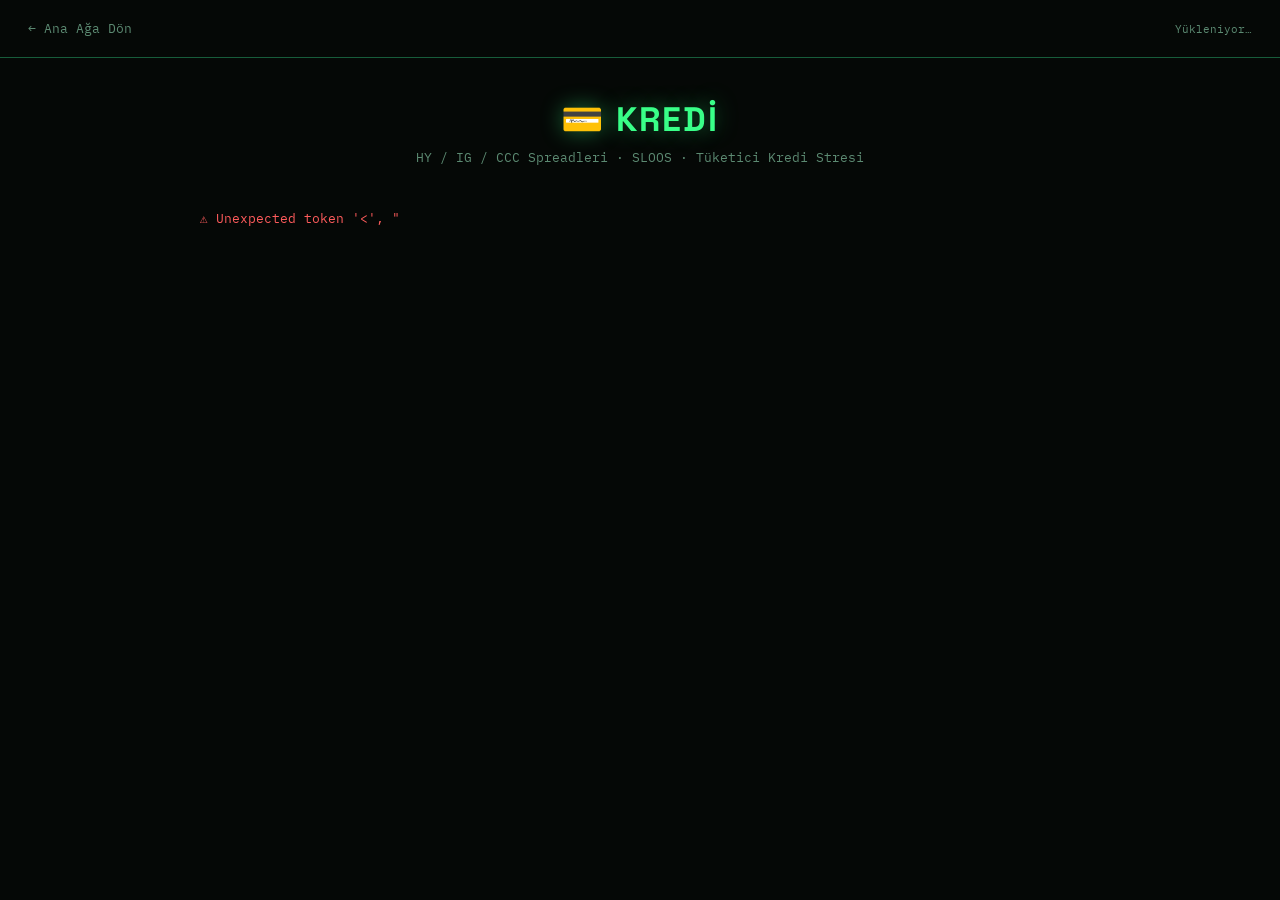
==== docs/agents/credit.html @ 9385ea02 "feat: complete market intelligence website" ====
<!DOCTYPE html><html lang="tr"><head><meta charset="UTF-8"><meta name="viewport" content="width=device-width,initial-scale=1"><title>Kredi — Piyasa İstihbarat Ağı</title><link rel="stylesheet" href="../style.css"></head><body><div class="topbar"><a class="back" href="../index.html">← Ana Ağa Dön</a><span class="updated" id="updated">Yükleniyor…</span></div><div class="page-header"><h1>💳 KREDİ</h1><p>HY / IG / CCC Spreadleri · SLOOS · Tüketici Kredi Stresi</p></div><div class="container" id="content"></div><script>function box(l,o,s='%'){return o?`<div class="stat-box"><div class="label">${l}</div><div class="value">${o.value.toFixed(2)}${s}</div><div class="note">${o.date}</div></div>`:''}async function load(){try{let d=await(await fetch('../data/credit.json?t='+Date.now())).json();updated.textContent='Güncelleme: '+new Date(d.generated_at).toLocaleString('tr-TR');if(d.error)throw Error(d.error);content.innerHTML=`<div class="card"><h2>Kredi Spreadleri</h2><div class="stat-grid">${box('HY OAS',d.hy_oas)}${box('IG OAS',d.ig_oas)}${box('CCC OAS',d.ccc_oas)}</div><div class="note">Spreadlerin genişlemesi risk iştahının bozulduğunu gösterir.</div></div><div class="card"><h2>Banka & Tüketici Stresi</h2><div class="stat-grid">${box('SLOOS',d.sloos)}${box('Kredi Kartı Temerrüt',d.delinquency)}${box('Charge-Off',d.charge_off)}</div></div>`}catch(e){content.innerHTML=`<div class="error-box">⚠️ ${e.message}</div>`}}load()</script></body></html>
---- docs/style.css ----
@import url('https://fonts.googleapis.com/css2?family=IBM+Plex+Mono:wght@400;500;600&family=Space+Grotesk:wght@500;700&display=swap');
:root{--bg:#050806;--green:#39ff88;--green-dim:#175c3a;--red:#ff5c5c;--amber:#ffcf5c;--text:#d7ffe6;--muted:#5c8a72;--card-bg:#071008}*{box-sizing:border-box;margin:0;padding:0}body{background:var(--bg);color:var(--text);font-family:'IBM Plex Mono',monospace;min-height:100vh;padding-bottom:60px}a{color:var(--green)}.topbar{display:flex;align-items:center;justify-content:space-between;padding:20px 28px;border-bottom:1px solid var(--green-dim);flex-wrap:wrap;gap:12px}.topbar a.back{text-decoration:none;color:var(--muted);font-size:13px}.topbar a.back:hover{color:var(--green)}.topbar .updated{font-size:11px;color:var(--muted)}.page-header{text-align:center;padding:40px 20px 8px}.page-header h1{font-family:'Space Grotesk',sans-serif;font-size:clamp(22px,4vw,34px);letter-spacing:2px;color:var(--green);text-shadow:0 0 22px rgba(57,255,136,.4)}.page-header p{color:var(--muted);margin-top:8px;font-size:13px}.container{max-width:920px;margin:0 auto;padding:24px 20px}.card{background:var(--card-bg);border:1px solid var(--green-dim);border-radius:12px;padding:20px 22px;margin-bottom:20px}.card h2{font-family:'Space Grotesk',sans-serif;font-size:15px;letter-spacing:1px;color:var(--green);margin-bottom:14px;text-transform:uppercase}.card .sub{color:var(--muted);font-size:12px;margin-top:-8px;margin-bottom:14px}.big-score{text-align:center;padding:12px 0}.big-score .num{font-family:'Space Grotesk',sans-serif;font-size:56px;font-weight:700;color:var(--green);text-shadow:0 0 30px rgba(57,255,136,.4)}.big-score .label{font-size:14px;color:var(--muted);margin-top:6px}.gauge-row{margin-bottom:14px}.gauge-row .meta{display:flex;justify-content:space-between;font-size:12.5px;margin-bottom:5px;gap:12px}.gauge-row .meta .val{color:var(--muted)}.gauge-track{height:8px;border-radius:4px;background:#0d1a12;overflow:hidden}.gauge-fill{height:100%;border-radius:4px}.badge{display:inline-flex;align-items:center;gap:8px;padding:10px 16px;border-radius:8px;border:1px solid var(--green-dim);font-size:14px;margin-bottom:8px}.desc,.note{font-size:12px;color:var(--muted);margin-top:8px;line-height:1.55}.stat-grid{display:grid;grid-template-columns:repeat(auto-fit,minmax(140px,1fr));gap:14px}.stat-box{background:#0a140d;border:1px solid var(--green-dim);border-radius:8px;padding:12px 14px}.stat-box .label{font-size:10.5px;color:var(--muted);text-transform:uppercase;letter-spacing:.5px}.stat-box .value{font-family:'Space Grotesk',sans-serif;font-size:20px;margin-top:4px}.table-wrap{overflow-x:auto}table.warnings,table.data-table{width:100%;border-collapse:collapse;font-size:12.5px}table.warnings th,table.warnings td,table.data-table th,table.data-table td{text-align:left;padding:8px 6px;border-bottom:1px solid var(--green-dim);white-space:nowrap}table.warnings th,table.data-table th{color:var(--muted);font-weight:500;text-transform:uppercase;font-size:10.5px}.positive{color:var(--green)}.negative{color:var(--red)}.neutral{color:var(--amber)}.headline{padding:12px 0;border-bottom:1px solid var(--green-dim)}.headline a{text-decoration:none;color:var(--text);line-height:1.45}.headline a:hover{color:var(--green)}.headline .source{color:var(--muted);font-size:10.5px;margin-top:5px}.empty,.loading{color:var(--muted);font-size:13px;padding:20px 0;text-align:center}.error-box{color:var(--red);font-size:13px;padding:12px 0}
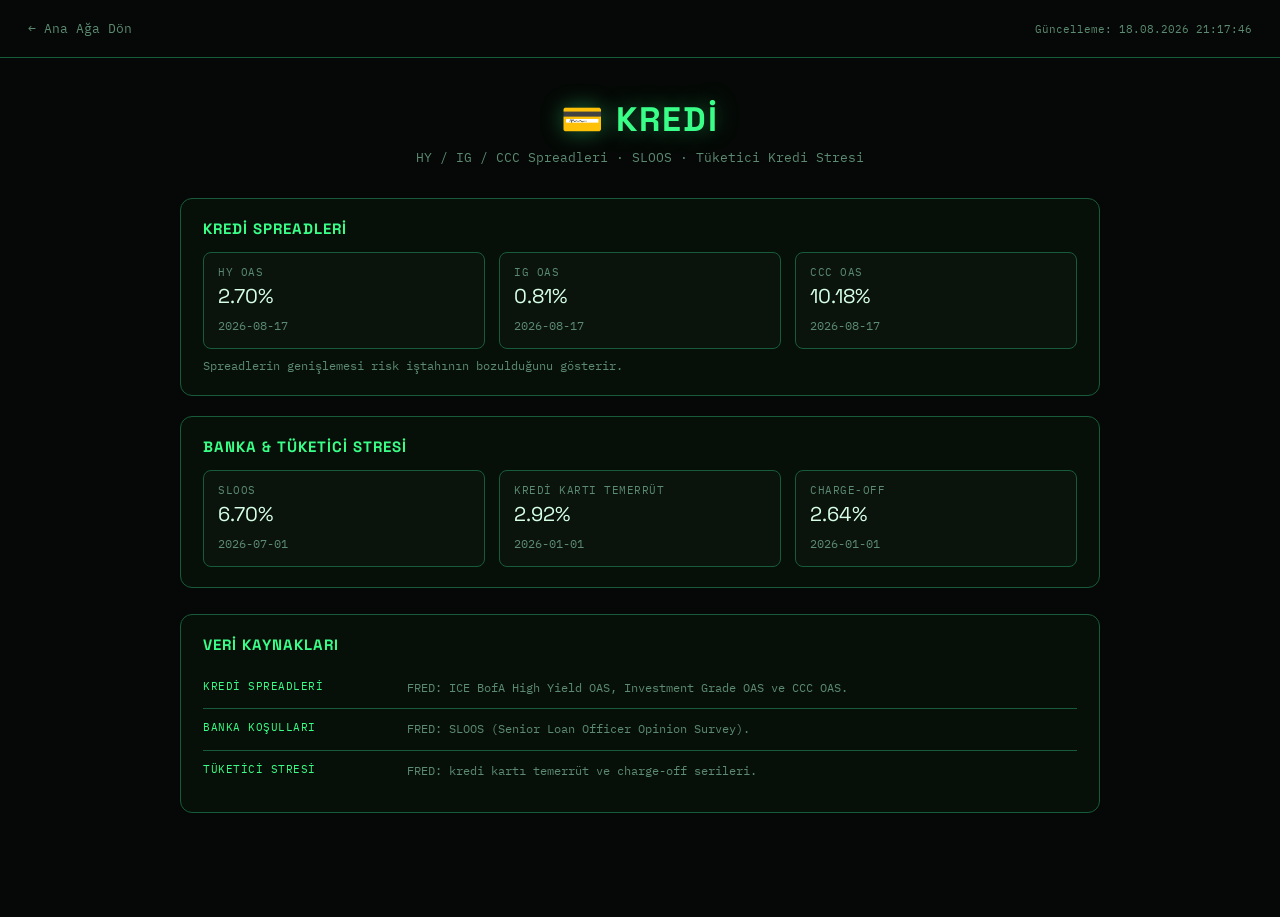
==== commit a742349f: "ui: show credit data sources" ====
--- a/docs/agents/credit.html
+++ b/docs/agents/credit.html
@@ -1 +1 @@
-<!DOCTYPE html><html lang="tr"><head><meta charset="UTF-8"><meta name="viewport" content="width=device-width,initial-scale=1"><title>Kredi — Piyasa İstihbarat Ağı</title><link rel="stylesheet" href="../style.css"></head><body><div class="topbar"><a class="back" href="../index.html">← Ana Ağa Dön</a><span class="updated" id="updated">Yükleniyor…</span></div><div class="page-header"><h1>💳 KREDİ</h1><p>HY / IG / CCC Spreadleri · SLOOS · Tüketici Kredi Stresi</p></div><div class="container" id="content"></div><script>function box(l,o,s='%'){return o?`<div class="stat-box"><div class="label">${l}</div><div class="value">${o.value.toFixed(2)}${s}</div><div class="note">${o.date}</div></div>`:''}async function load(){try{let d=await(await fetch('../data/credit.json?t='+Date.now())).json();updated.textContent='Güncelleme: '+new Date(d.generated_at).toLocaleString('tr-TR');if(d.error)throw Error(d.error);content.innerHTML=`<div class="card"><h2>Kredi Spreadleri</h2><div class="stat-grid">${box('HY OAS',d.hy_oas)}${box('IG OAS',d.ig_oas)}${box('CCC OAS',d.ccc_oas)}</div><div class="note">Spreadlerin genişlemesi risk iştahının bozulduğunu gösterir.</div></div><div class="card"><h2>Banka & Tüketici Stresi</h2><div class="stat-grid">${box('SLOOS',d.sloos)}${box('Kredi Kartı Temerrüt',d.delinquency)}${box('Charge-Off',d.charge_off)}</div></div>`}catch(e){content.innerHTML=`<div class="error-box">⚠️ ${e.message}</div>`}}load()</script></body></html>
+<!DOCTYPE html><html lang="tr"><head><meta charset="UTF-8"><meta name="viewport" content="width=device-width,initial-scale=1"><title>Kredi — Piyasa İstihbarat Ağı</title><link rel="stylesheet" href="../style.css"></head><body><div class="topbar"><a class="back" href="../index.html">← Ana Ağa Dön</a><span class="updated" id="updated">Yükleniyor…</span></div><div class="page-header"><h1>💳 KREDİ</h1><p>HY / IG / CCC Spreadleri · SLOOS · Tüketici Kredi Stresi</p></div><div class="container" id="content"></div><script>function box(l,o,s='%'){return o?`<div class="stat-box"><div class="label">${l}</div><div class="value">${o.value.toFixed(2)}${s}</div><div class="note">${o.date}</div></div>`:''}function src(){return `<div class="card source-card"><h2>Veri Kaynakları</h2><div class="source-list"><div class="source-item"><div class="source-label">Kredi spreadleri</div><div class="source-value">FRED: ICE BofA High Yield OAS, Investment Grade OAS ve CCC OAS.</div></div><div class="source-item"><div class="source-label">Banka koşulları</div><div class="source-value">FRED: SLOOS (Senior Loan Officer Opinion Survey).</div></div><div class="source-item"><div class="source-label">Tüketici stresi</div><div class="source-value">FRED: kredi kartı temerrüt ve charge-off serileri.</div></div></div></div>`}async function load(){try{let d=await(await fetch('../data/credit.json?t='+Date.now())).json();updated.textContent='Güncelleme: '+new Date(d.generated_at).toLocaleString('tr-TR');if(d.error)throw Error(d.error);content.innerHTML=`<div class="card"><h2>Kredi Spreadleri</h2><div class="stat-grid">${box('HY OAS',d.hy_oas)}${box('IG OAS',d.ig_oas)}${box('CCC OAS',d.ccc_oas)}</div><div class="note">Spreadlerin genişlemesi risk iştahının bozulduğunu gösterir.</div></div><div class="card"><h2>Banka & Tüketici Stresi</h2><div class="stat-grid">${box('SLOOS',d.sloos)}${box('Kredi Kartı Temerrüt',d.delinquency)}${box('Charge-Off',d.charge_off)}</div></div>`+src()}catch(e){content.innerHTML=`<div class="error-box">⚠️ ${e.message}</div>`+src()}}load()</script></body></html>
--- a/docs/style.css
+++ b/docs/style.css
@@ -1,2 +1,2 @@
 @import url('https://fonts.googleapis.com/css2?family=IBM+Plex+Mono:wght@400;500;600&family=Space+Grotesk:wght@500;700&display=swap');
-:root{--bg:#050806;--green:#39ff88;--green-dim:#175c3a;--red:#ff5c5c;--amber:#ffcf5c;--text:#d7ffe6;--muted:#5c8a72;--card-bg:#071008}*{box-sizing:border-box;margin:0;padding:0}body{background:var(--bg);color:var(--text);font-family:'IBM Plex Mono',monospace;min-height:100vh;padding-bottom:60px}a{color:var(--green)}.topbar{display:flex;align-items:center;justify-content:space-between;padding:20px 28px;border-bottom:1px solid var(--green-dim);flex-wrap:wrap;gap:12px}.topbar a.back{text-decoration:none;color:var(--muted);font-size:13px}.topbar a.back:hover{color:var(--green)}.topbar .updated{font-size:11px;color:var(--muted)}.page-header{text-align:center;padding:40px 20px 8px}.page-header h1{font-family:'Space Grotesk',sans-serif;font-size:clamp(22px,4vw,34px);letter-spacing:2px;color:var(--green);text-shadow:0 0 22px rgba(57,255,136,.4)}.page-header p{color:var(--muted);margin-top:8px;font-size:13px}.container{max-width:920px;margin:0 auto;padding:24px 20px}.card{background:var(--card-bg);border:1px solid var(--green-dim);border-radius:12px;padding:20px 22px;margin-bottom:20px}.card h2{font-family:'Space Grotesk',sans-serif;font-size:15px;letter-spacing:1px;color:var(--green);margin-bottom:14px;text-transform:uppercase}.card .sub{color:var(--muted);font-size:12px;margin-top:-8px;margin-bottom:14px}.big-score{text-align:center;padding:12px 0}.big-score .num{font-family:'Space Grotesk',sans-serif;font-size:56px;font-weight:700;color:var(--green);text-shadow:0 0 30px rgba(57,255,136,.4)}.big-score .label{font-size:14px;color:var(--muted);margin-top:6px}.gauge-row{margin-bottom:14px}.gauge-row .meta{display:flex;justify-content:space-between;font-size:12.5px;margin-bottom:5px;gap:12px}.gauge-row .meta .val{color:var(--muted)}.gauge-track{height:8px;border-radius:4px;background:#0d1a12;overflow:hidden}.gauge-fill{height:100%;border-radius:4px}.badge{display:inline-flex;align-items:center;gap:8px;padding:10px 16px;border-radius:8px;border:1px solid var(--green-dim);font-size:14px;margin-bottom:8px}.desc,.note{font-size:12px;color:var(--muted);margin-top:8px;line-height:1.55}.stat-grid{display:grid;grid-template-columns:repeat(auto-fit,minmax(140px,1fr));gap:14px}.stat-box{background:#0a140d;border:1px solid var(--green-dim);border-radius:8px;padding:12px 14px}.stat-box .label{font-size:10.5px;color:var(--muted);text-transform:uppercase;letter-spacing:.5px}.stat-box .value{font-family:'Space Grotesk',sans-serif;font-size:20px;margin-top:4px}.table-wrap{overflow-x:auto}table.warnings,table.data-table{width:100%;border-collapse:collapse;font-size:12.5px}table.warnings th,table.warnings td,table.data-table th,table.data-table td{text-align:left;padding:8px 6px;border-bottom:1px solid var(--green-dim);white-space:nowrap}table.warnings th,table.data-table th{color:var(--muted);font-weight:500;text-transform:uppercase;font-size:10.5px}.positive{color:var(--green)}.negative{color:var(--red)}.neutral{color:var(--amber)}.headline{padding:12px 0;border-bottom:1px solid var(--green-dim)}.headline a{text-decoration:none;color:var(--text);line-height:1.45}.headline a:hover{color:var(--green)}.headline .source{color:var(--muted);font-size:10.5px;margin-top:5px}.empty,.loading{color:var(--muted);font-size:13px;padding:20px 0;text-align:center}.error-box{color:var(--red);font-size:13px;padding:12px 0}
+:root{--bg:#050806;--green:#39ff88;--green-dim:#175c3a;--red:#ff5c5c;--amber:#ffcf5c;--text:#d7ffe6;--muted:#5c8a72;--card-bg:#071008}*{box-sizing:border-box;margin:0;padding:0}body{background:var(--bg);color:var(--text);font-family:'IBM Plex Mono',monospace;min-height:100vh;padding-bottom:60px}a{color:var(--green)}.topbar{display:flex;align-items:center;justify-content:space-between;padding:20px 28px;border-bottom:1px solid var(--green-dim);flex-wrap:wrap;gap:12px}.topbar a.back{text-decoration:none;color:var(--muted);font-size:13px}.topbar a.back:hover{color:var(--green)}.topbar .updated{font-size:11px;color:var(--muted)}.page-header{text-align:center;padding:40px 20px 8px}.page-header h1{font-family:'Space Grotesk',sans-serif;font-size:clamp(22px,4vw,34px);letter-spacing:2px;color:var(--green);text-shadow:0 0 22px rgba(57,255,136,.4)}.page-header p{color:var(--muted);margin-top:8px;font-size:13px}.container{max-width:960px;margin:0 auto;padding:24px 20px}.card{background:var(--card-bg);border:1px solid var(--green-dim);border-radius:12px;padding:20px 22px;margin-bottom:20px}.card h2{font-family:'Space Grotesk',sans-serif;font-size:15px;letter-spacing:1px;color:var(--green);margin-bottom:14px;text-transform:uppercase}.card .sub{color:var(--muted);font-size:12px;margin-top:-8px;margin-bottom:14px}.big-score{text-align:center;padding:12px 0}.big-score .num{font-family:'Space Grotesk',sans-serif;font-size:56px;font-weight:700;color:var(--green);text-shadow:0 0 30px rgba(57,255,136,.4)}.big-score .label{font-size:14px;color:var(--muted);margin-top:6px}.gauge-row{margin-bottom:14px}.gauge-row .meta{display:flex;justify-content:space-between;font-size:12.5px;margin-bottom:5px;gap:12px}.gauge-row .meta .val{color:var(--muted);text-align:right}.gauge-track{height:8px;border-radius:4px;background:#0d1a12;overflow:hidden}.gauge-fill{height:100%;border-radius:4px}.badge{display:inline-flex;align-items:center;gap:8px;padding:10px 16px;border-radius:8px;border:1px solid var(--green-dim);font-size:14px;margin-bottom:8px}.desc,.note{font-size:12px;color:var(--muted);margin-top:8px;line-height:1.55}.stat-grid{display:grid;grid-template-columns:repeat(auto-fit,minmax(140px,1fr));gap:14px}.stat-box{background:#0a140d;border:1px solid var(--green-dim);border-radius:8px;padding:12px 14px}.stat-box .label{font-size:10.5px;color:var(--muted);text-transform:uppercase;letter-spacing:.5px}.stat-box .value{font-family:'Space Grotesk',sans-serif;font-size:20px;margin-top:4px}.table-wrap{overflow-x:auto}table.warnings,table.data-table{width:100%;border-collapse:collapse;font-size:12.5px}table.warnings th,table.warnings td,table.data-table th,table.data-table td{text-align:left;padding:8px 6px;border-bottom:1px solid var(--green-dim);white-space:nowrap}table.warnings th,table.data-table th{color:var(--muted);font-weight:500;text-transform:uppercase;font-size:10.5px}.positive{color:var(--green)}.negative{color:var(--red)}.neutral{color:var(--amber)}.headline{padding:12px 0;border-bottom:1px solid var(--green-dim)}.headline a{text-decoration:none;color:var(--text);line-height:1.45}.headline a:hover{color:var(--green)}.headline .source{color:var(--muted);font-size:10.5px;margin-top:5px}.empty,.loading{color:var(--muted);font-size:13px;padding:20px 0;text-align:center}.error-box{color:var(--red);font-size:13px;padding:12px 0}.source-card{margin-top:26px}.source-list{display:grid;gap:0}.source-item{display:grid;grid-template-columns:minmax(135px,190px) 1fr;gap:14px;align-items:start;padding:11px 0;border-bottom:1px solid var(--green-dim)}.source-item:last-child{border-bottom:0}.source-label{color:var(--green);font-size:10.5px;text-transform:uppercase;letter-spacing:.5px}.source-value{color:var(--muted);font-size:12px;line-height:1.55}.source-status{display:inline-block;margin-left:6px;padding:2px 7px;border:1px solid var(--green-dim);border-radius:999px;font-size:9.5px;color:var(--muted)}@media(max-width:640px){.source-item{grid-template-columns:1fr;gap:4px}.gauge-row .meta{flex-direction:column}.gauge-row .meta .val{text-align:left}}
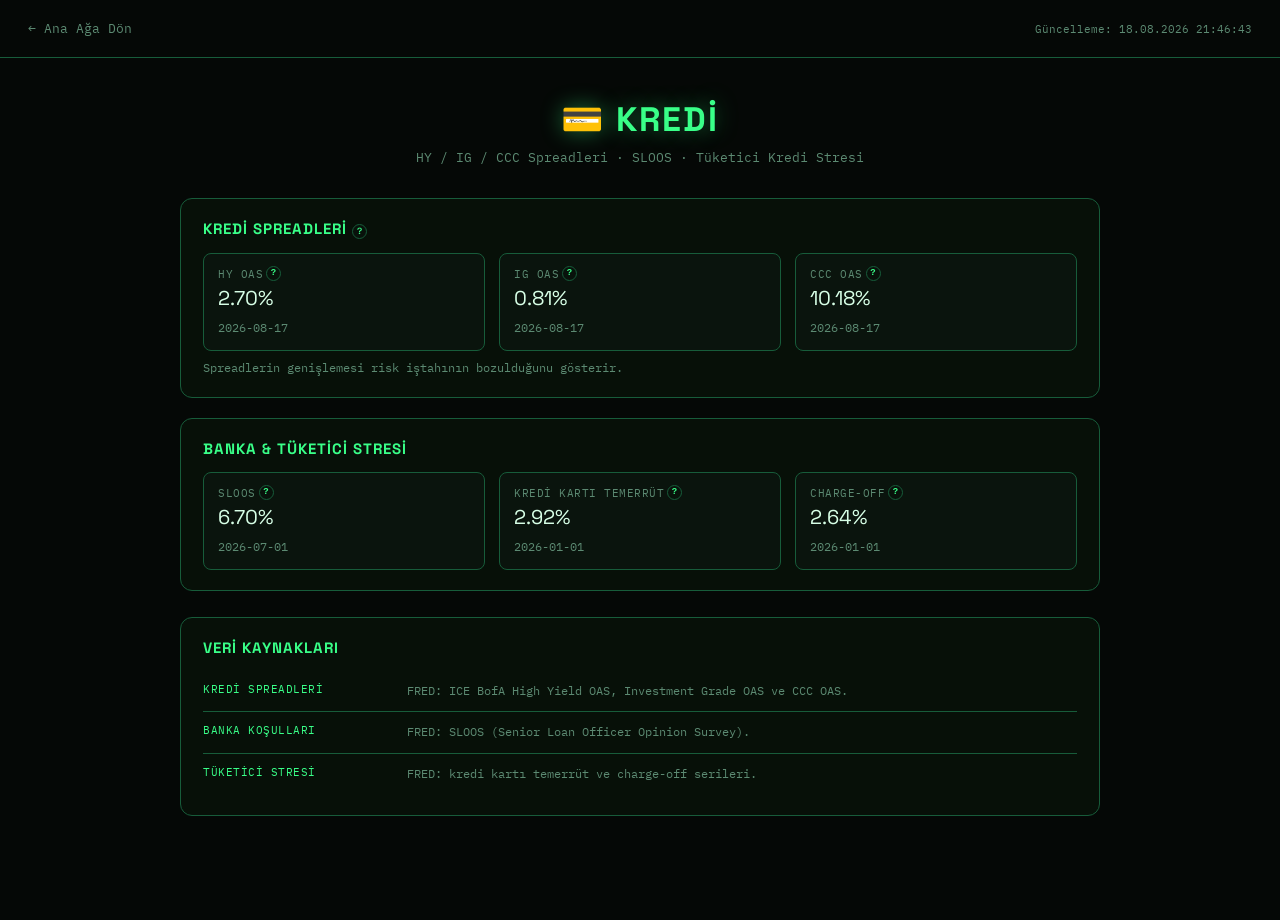
==== commit 40512fe8: "ui: explain credit metrics with tooltips" ====
--- a/docs/agents/credit.html
+++ b/docs/agents/credit.html
@@ -1 +1 @@
-<!DOCTYPE html><html lang="tr"><head><meta charset="UTF-8"><meta name="viewport" content="width=device-width,initial-scale=1"><title>Kredi — Piyasa İstihbarat Ağı</title><link rel="stylesheet" href="../style.css"></head><body><div class="topbar"><a class="back" href="../index.html">← Ana Ağa Dön</a><span class="updated" id="updated">Yükleniyor…</span></div><div class="page-header"><h1>💳 KREDİ</h1><p>HY / IG / CCC Spreadleri · SLOOS · Tüketici Kredi Stresi</p></div><div class="container" id="content"></div><script>function box(l,o,s='%'){return o?`<div class="stat-box"><div class="label">${l}</div><div class="value">${o.value.toFixed(2)}${s}</div><div class="note">${o.date}</div></div>`:''}function src(){return `<div class="card source-card"><h2>Veri Kaynakları</h2><div class="source-list"><div class="source-item"><div class="source-label">Kredi spreadleri</div><div class="source-value">FRED: ICE BofA High Yield OAS, Investment Grade OAS ve CCC OAS.</div></div><div class="source-item"><div class="source-label">Banka koşulları</div><div class="source-value">FRED: SLOOS (Senior Loan Officer Opinion Survey).</div></div><div class="source-item"><div class="source-label">Tüketici stresi</div><div class="source-value">FRED: kredi kartı temerrüt ve charge-off serileri.</div></div></div></div>`}async function load(){try{let d=await(await fetch('../data/credit.json?t='+Date.now())).json();updated.textContent='Güncelleme: '+new Date(d.generated_at).toLocaleString('tr-TR');if(d.error)throw Error(d.error);content.innerHTML=`<div class="card"><h2>Kredi Spreadleri</h2><div class="stat-grid">${box('HY OAS',d.hy_oas)}${box('IG OAS',d.ig_oas)}${box('CCC OAS',d.ccc_oas)}</div><div class="note">Spreadlerin genişlemesi risk iştahının bozulduğunu gösterir.</div></div><div class="card"><h2>Banka & Tüketici Stresi</h2><div class="stat-grid">${box('SLOOS',d.sloos)}${box('Kredi Kartı Temerrüt',d.delinquency)}${box('Charge-Off',d.charge_off)}</div></div>`+src()}catch(e){content.innerHTML=`<div class="error-box">⚠️ ${e.message}</div>`+src()}}load()</script></body></html>
+<!DOCTYPE html><html lang="tr"><head><meta charset="UTF-8"><meta name="viewport" content="width=device-width,initial-scale=1"><title>Kredi — Piyasa İstihbarat Ağı</title><link rel="stylesheet" href="../style.css"></head><body><div class="topbar"><a class="back" href="../index.html">← Ana Ağa Dön</a><span class="updated" id="updated">Yükleniyor…</span></div><div class="page-header"><h1>💳 KREDİ</h1><p>HY / IG / CCC Spreadleri · SLOOS · Tüketici Kredi Stresi</p></div><div class="container" id="content"></div><script src="../help.js"></script><script>function box(l,o,s='%',help=''){return o?`<div class="stat-box"><div class="label">${l}${help?tip(help):''}</div><div class="value">${o.value.toFixed(2)}${s}</div><div class="note">${o.date}</div></div>`:''}function src(){return `<div class="card source-card"><h2>Veri Kaynakları</h2><div class="source-list"><div class="source-item"><div class="source-label">Kredi spreadleri</div><div class="source-value">FRED: ICE BofA High Yield OAS, Investment Grade OAS ve CCC OAS.</div></div><div class="source-item"><div class="source-label">Banka koşulları</div><div class="source-value">FRED: SLOOS (Senior Loan Officer Opinion Survey).</div></div><div class="source-item"><div class="source-label">Tüketici stresi</div><div class="source-value">FRED: kredi kartı temerrüt ve charge-off serileri.</div></div></div></div>`}async function load(){try{let d=await(await fetch('../data/credit.json?t='+Date.now())).json();updated.textContent='Güncelleme: '+new Date(d.generated_at).toLocaleString('tr-TR');if(d.error)throw Error(d.error);content.innerHTML=`<div class="card"><h2>Kredi Spreadleri ${tip('Şirket tahvillerinin risksiz faize göre ek getirisini gösterir. Spread yükseldikçe kredi stresi artar.')}</h2><div class="stat-grid">${box('HY OAS',d.hy_oas,'%','High Yield tahvillerin risksiz faize göre ek getiri farkı. Yükselmesi risk iştahının bozulduğunu gösterir.')}${box('IG OAS',d.ig_oas,'%','Investment Grade, yani daha yüksek kredi kaliteli şirket tahvillerinin spreadi. Hızlı yükseliş stres sinyalidir.')}${box('CCC OAS',d.ccc_oas,'%','En düşük kredi kalitesindeki CCC tahvillerinin spreadi. Kredi piyasasının en hassas stres göstergelerinden biridir.')}</div><div class="note">Spreadlerin genişlemesi risk iştahının bozulduğunu gösterir.</div></div><div class="card"><h2>Banka & Tüketici Stresi</h2><div class="stat-grid">${box('SLOOS',d.sloos,'%','Bankaların kredi verme standartlarını ne kadar sıkılaştırdığını ölçen Fed anketi. Pozitif ve yükselen değerler krediye erişimin zorlaştığını gösterir.')}${box('Kredi Kartı Temerrüt',d.delinquency,'%','Ödemesi geciken kredi kartı borçlarının oranı. Yükselmesi hanehalkı finansal stresinin arttığını gösterebilir.')}${box('Charge-Off',d.charge_off,'%','Bankaların tahsil edemeyeceğine karar verip zarara yazdığı kredi oranı. Yükselmesi gerçekleşmiş kredi zararının arttığını gösterir.')}</div></div>`+src()}catch(e){content.innerHTML=`<div class="error-box">⚠️ ${e.message}</div>`+src()}}load()</script></body></html>
--- a/docs/style.css
+++ b/docs/style.css
@@ -1,2 +1,2 @@
 @import url('https://fonts.googleapis.com/css2?family=IBM+Plex+Mono:wght@400;500;600&family=Space+Grotesk:wght@500;700&display=swap');
-:root{--bg:#050806;--green:#39ff88;--green-dim:#175c3a;--red:#ff5c5c;--amber:#ffcf5c;--text:#d7ffe6;--muted:#5c8a72;--card-bg:#071008}*{box-sizing:border-box;margin:0;padding:0}body{background:var(--bg);color:var(--text);font-family:'IBM Plex Mono',monospace;min-height:100vh;padding-bottom:60px}a{color:var(--green)}.topbar{display:flex;align-items:center;justify-content:space-between;padding:20px 28px;border-bottom:1px solid var(--green-dim);flex-wrap:wrap;gap:12px}.topbar a.back{text-decoration:none;color:var(--muted);font-size:13px}.topbar a.back:hover{color:var(--green)}.topbar .updated{font-size:11px;color:var(--muted)}.page-header{text-align:center;padding:40px 20px 8px}.page-header h1{font-family:'Space Grotesk',sans-serif;font-size:clamp(22px,4vw,34px);letter-spacing:2px;color:var(--green);text-shadow:0 0 22px rgba(57,255,136,.4)}.page-header p{color:var(--muted);margin-top:8px;font-size:13px}.container{max-width:960px;margin:0 auto;padding:24px 20px}.card{background:var(--card-bg);border:1px solid var(--green-dim);border-radius:12px;padding:20px 22px;margin-bottom:20px}.card h2{font-family:'Space Grotesk',sans-serif;font-size:15px;letter-spacing:1px;color:var(--green);margin-bottom:14px;text-transform:uppercase}.card .sub{color:var(--muted);font-size:12px;margin-top:-8px;margin-bottom:14px}.big-score{text-align:center;padding:12px 0}.big-score .num{font-family:'Space Grotesk',sans-serif;font-size:56px;font-weight:700;color:var(--green);text-shadow:0 0 30px rgba(57,255,136,.4)}.big-score .label{font-size:14px;color:var(--muted);margin-top:6px}.gauge-row{margin-bottom:14px}.gauge-row .meta{display:flex;justify-content:space-between;font-size:12.5px;margin-bottom:5px;gap:12px}.gauge-row .meta .val{color:var(--muted);text-align:right}.gauge-track{height:8px;border-radius:4px;background:#0d1a12;overflow:hidden}.gauge-fill{height:100%;border-radius:4px}.badge{display:inline-flex;align-items:center;gap:8px;padding:10px 16px;border-radius:8px;border:1px solid var(--green-dim);font-size:14px;margin-bottom:8px}.desc,.note{font-size:12px;color:var(--muted);margin-top:8px;line-height:1.55}.stat-grid{display:grid;grid-template-columns:repeat(auto-fit,minmax(140px,1fr));gap:14px}.stat-box{background:#0a140d;border:1px solid var(--green-dim);border-radius:8px;padding:12px 14px}.stat-box .label{font-size:10.5px;color:var(--muted);text-transform:uppercase;letter-spacing:.5px}.stat-box .value{font-family:'Space Grotesk',sans-serif;font-size:20px;margin-top:4px}.table-wrap{overflow-x:auto}table.warnings,table.data-table{width:100%;border-collapse:collapse;font-size:12.5px}table.warnings th,table.warnings td,table.data-table th,table.data-table td{text-align:left;padding:8px 6px;border-bottom:1px solid var(--green-dim);white-space:nowrap}table.warnings th,table.data-table th{color:var(--muted);font-weight:500;text-transform:uppercase;font-size:10.5px}.positive{color:var(--green)}.negative{color:var(--red)}.neutral{color:var(--amber)}.headline{padding:12px 0;border-bottom:1px solid var(--green-dim)}.headline a{text-decoration:none;color:var(--text);line-height:1.45}.headline a:hover{color:var(--green)}.headline .source{color:var(--muted);font-size:10.5px;margin-top:5px}.empty,.loading{color:var(--muted);font-size:13px;padding:20px 0;text-align:center}.error-box{color:var(--red);font-size:13px;padding:12px 0}.source-card{margin-top:26px}.source-list{display:grid;gap:0}.source-item{display:grid;grid-template-columns:minmax(135px,190px) 1fr;gap:14px;align-items:start;padding:11px 0;border-bottom:1px solid var(--green-dim)}.source-item:last-child{border-bottom:0}.source-label{color:var(--green);font-size:10.5px;text-transform:uppercase;letter-spacing:.5px}.source-value{color:var(--muted);font-size:12px;line-height:1.55}.source-status{display:inline-block;margin-left:6px;padding:2px 7px;border:1px solid var(--green-dim);border-radius:999px;font-size:9.5px;color:var(--muted)}@media(max-width:640px){.source-item{grid-template-columns:1fr;gap:4px}.gauge-row .meta{flex-direction:column}.gauge-row .meta .val{text-align:left}}
+:root{--bg:#050806;--green:#39ff88;--green-dim:#175c3a;--red:#ff5c5c;--amber:#ffcf5c;--text:#d7ffe6;--muted:#5c8a72;--card-bg:#071008}*{box-sizing:border-box;margin:0;padding:0}body{background:var(--bg);color:var(--text);font-family:'IBM Plex Mono',monospace;min-height:100vh;padding-bottom:60px}a{color:var(--green)}.topbar{display:flex;align-items:center;justify-content:space-between;padding:20px 28px;border-bottom:1px solid var(--green-dim);flex-wrap:wrap;gap:12px}.topbar a.back{text-decoration:none;color:var(--muted);font-size:13px}.topbar a.back:hover{color:var(--green)}.topbar .updated{font-size:11px;color:var(--muted)}.page-header{text-align:center;padding:40px 20px 8px}.page-header h1{font-family:'Space Grotesk',sans-serif;font-size:clamp(22px,4vw,34px);letter-spacing:2px;color:var(--green);text-shadow:0 0 22px rgba(57,255,136,.4)}.page-header p{color:var(--muted);margin-top:8px;font-size:13px}.container{max-width:960px;margin:0 auto;padding:24px 20px}.card{background:var(--card-bg);border:1px solid var(--green-dim);border-radius:12px;padding:20px 22px;margin-bottom:20px}.card h2{font-family:'Space Grotesk',sans-serif;font-size:15px;letter-spacing:1px;color:var(--green);margin-bottom:14px;text-transform:uppercase}.card .sub{color:var(--muted);font-size:12px;margin-top:-8px;margin-bottom:14px}.big-score{text-align:center;padding:12px 0}.big-score .num{font-family:'Space Grotesk',sans-serif;font-size:56px;font-weight:700;color:var(--green);text-shadow:0 0 30px rgba(57,255,136,.4)}.big-score .label{font-size:14px;color:var(--muted);margin-top:6px}.gauge-row{margin-bottom:14px}.gauge-row .meta{display:flex;justify-content:space-between;font-size:12.5px;margin-bottom:5px;gap:12px}.gauge-row .meta .val{color:var(--muted);text-align:right}.gauge-track{height:8px;border-radius:4px;background:#0d1a12;overflow:hidden}.gauge-fill{height:100%;border-radius:4px}.badge{display:inline-flex;align-items:center;gap:8px;padding:10px 16px;border-radius:8px;border:1px solid var(--green-dim);font-size:14px;margin-bottom:8px}.desc,.note{font-size:12px;color:var(--muted);margin-top:8px;line-height:1.55}.stat-grid{display:grid;grid-template-columns:repeat(auto-fit,minmax(140px,1fr));gap:14px}.stat-box{background:#0a140d;border:1px solid var(--green-dim);border-radius:8px;padding:12px 14px}.stat-box .label{font-size:10.5px;color:var(--muted);text-transform:uppercase;letter-spacing:.5px;display:flex;align-items:center;gap:3px;flex-wrap:wrap}.stat-box .value{font-family:'Space Grotesk',sans-serif;font-size:20px;margin-top:4px}.table-wrap{overflow-x:auto}table.warnings,table.data-table{width:100%;border-collapse:collapse;font-size:12.5px}table.warnings th,table.warnings td,table.data-table th,table.data-table td{text-align:left;padding:8px 6px;border-bottom:1px solid var(--green-dim);white-space:nowrap}table.warnings th,table.data-table th{color:var(--muted);font-weight:500;text-transform:uppercase;font-size:10.5px}.positive{color:var(--green)}.negative{color:var(--red)}.neutral{color:var(--amber)}.headline{padding:12px 0;border-bottom:1px solid var(--green-dim)}.headline a{text-decoration:none;color:var(--text);line-height:1.45}.headline a:hover{color:var(--green)}.headline .source{color:var(--muted);font-size:10.5px;margin-top:5px}.empty,.loading{color:var(--muted);font-size:13px;padding:20px 0;text-align:center}.error-box{color:var(--red);font-size:13px;padding:12px 0}.source-card{margin-top:26px}.source-list{display:grid;gap:0}.source-item{display:grid;grid-template-columns:minmax(135px,190px) 1fr;gap:14px;align-items:start;padding:11px 0;border-bottom:1px solid var(--green-dim)}.source-item:last-child{border-bottom:0}.source-label{color:var(--green);font-size:10.5px;text-transform:uppercase;letter-spacing:.5px}.source-value{color:var(--muted);font-size:12px;line-height:1.55}.source-status{display:inline-block;margin-left:6px;padding:2px 7px;border:1px solid var(--green-dim);border-radius:999px;font-size:9.5px;color:var(--muted)}.help-tip{display:inline-flex;align-items:center;justify-content:center;width:15px;height:15px;flex:0 0 15px;border:1px solid var(--green-dim);border-radius:50%;color:var(--green);background:#08120b;font-size:9px;font-weight:600;line-height:1;cursor:help;position:relative;text-transform:none;letter-spacing:0;outline:none}.help-tip::after{content:attr(data-tip);position:absolute;left:50%;bottom:calc(100% + 9px);transform:translateX(-50%) translateY(4px);min-width:190px;max-width:280px;width:max-content;padding:9px 11px;background:#071008;border:1px solid var(--green-dim);border-radius:8px;color:var(--text);font-size:10.5px;font-weight:400;line-height:1.45;text-transform:none;letter-spacing:0;white-space:normal;opacity:0;visibility:hidden;pointer-events:none;z-index:100;box-shadow:0 8px 26px rgba(0,0,0,.45);transition:.15s ease}.help-tip:hover::after,.help-tip:focus::after{opacity:1;visibility:visible;transform:translateX(-50%) translateY(0)}th .help-tip{margin-left:4px;vertical-align:middle}@media(max-width:640px){.source-item{grid-template-columns:1fr;gap:4px}.gauge-row .meta{flex-direction:column}.gauge-row .meta .val{text-align:left}.help-tip::after{left:0;transform:translateX(0) translateY(4px);max-width:230px}.help-tip:hover::after,.help-tip:focus::after{transform:translateX(0) translateY(0)}}
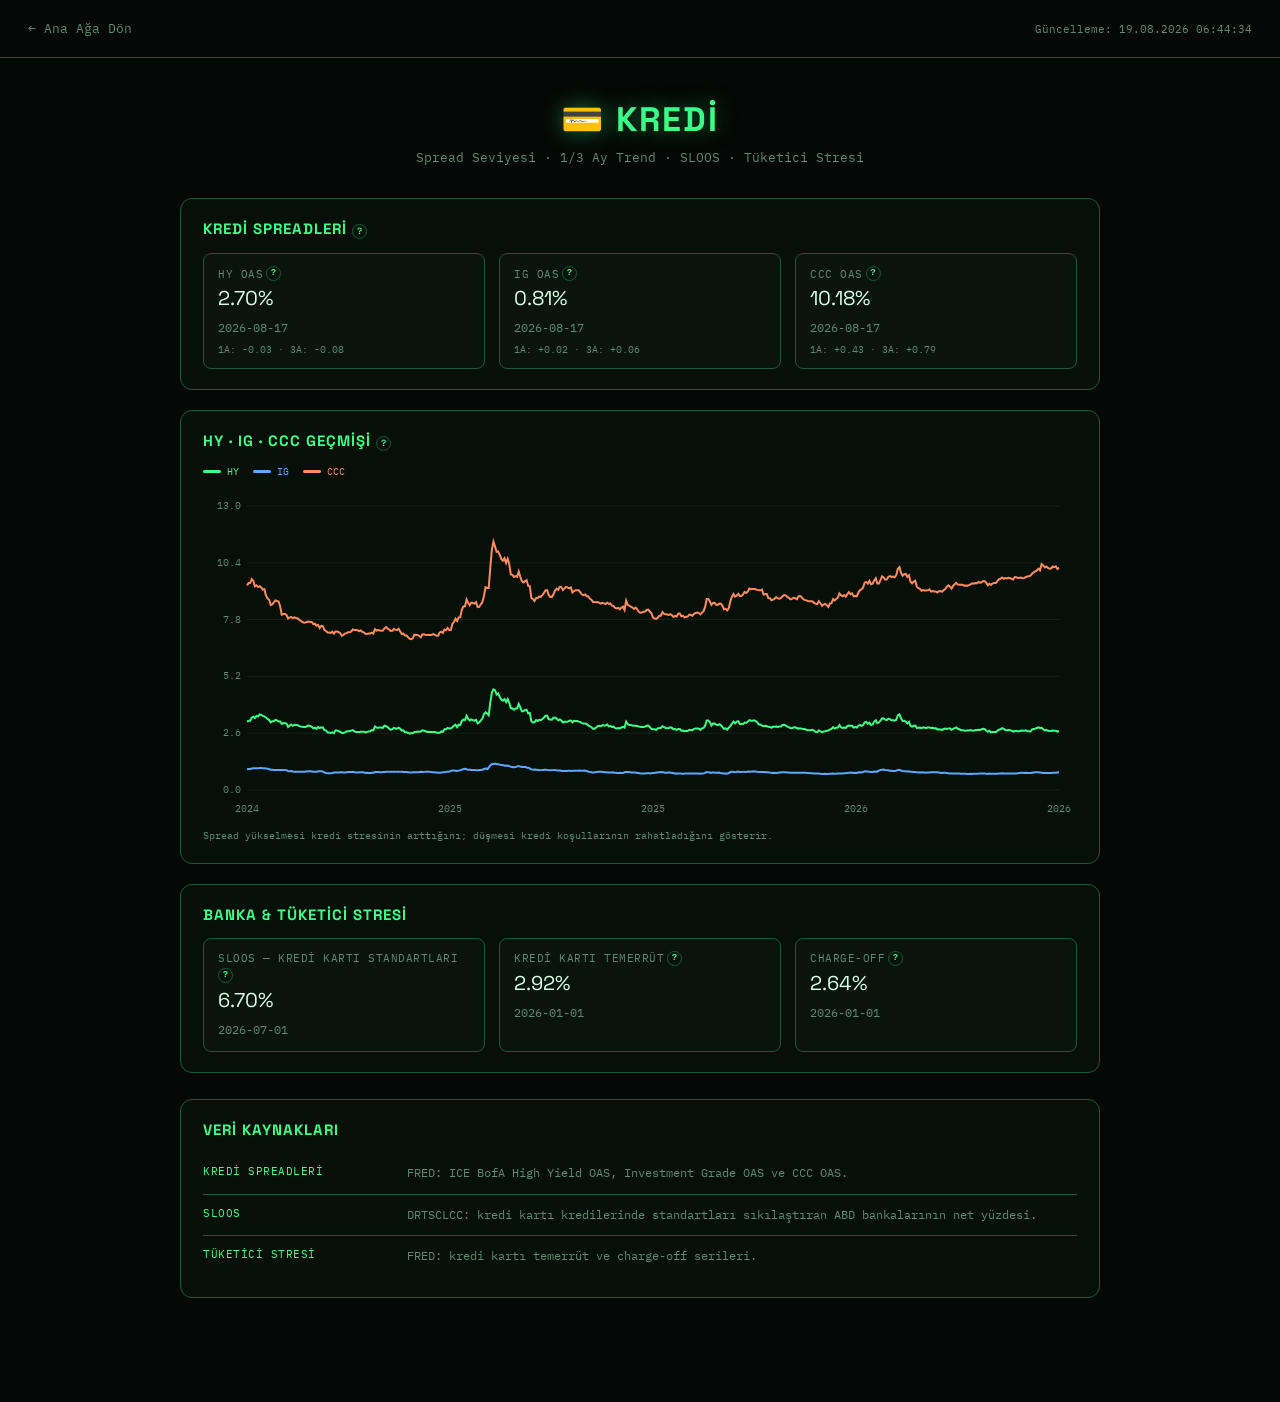
==== commit 1697f0c4: "feat: add credit spread history chart" ====
--- a/docs/agents/credit.html
+++ b/docs/agents/credit.html
@@ -1 +1,5 @@
-<!DOCTYPE html><html lang="tr"><head><meta charset="UTF-8"><meta name="viewport" content="width=device-width,initial-scale=1"><title>Kredi — Piyasa İstihbarat Ağı</title><link rel="stylesheet" href="../style.css"></head><body><div class="topbar"><a class="back" href="../index.html">← Ana Ağa Dön</a><span class="updated" id="updated">Yükleniyor…</span></div><div class="page-header"><h1>💳 KREDİ</h1><p>HY / IG / CCC Spreadleri · SLOOS · Tüketici Kredi Stresi</p></div><div class="container" id="content"></div><script src="../help.js"></script><script>function box(l,o,s='%',help=''){return o?`<div class="stat-box"><div class="label">${l}${help?tip(help):''}</div><div class="value">${o.value.toFixed(2)}${s}</div><div class="note">${o.date}</div></div>`:''}function src(){return `<div class="card source-card"><h2>Veri Kaynakları</h2><div class="source-list"><div class="source-item"><div class="source-label">Kredi spreadleri</div><div class="source-value">FRED: ICE BofA High Yield OAS, Investment Grade OAS ve CCC OAS.</div></div><div class="source-item"><div class="source-label">Banka koşulları</div><div class="source-value">FRED: SLOOS (Senior Loan Officer Opinion Survey).</div></div><div class="source-item"><div class="source-label">Tüketici stresi</div><div class="source-value">FRED: kredi kartı temerrüt ve charge-off serileri.</div></div></div></div>`}async function load(){try{let d=await(await fetch('../data/credit.json?t='+Date.now())).json();updated.textContent='Güncelleme: '+new Date(d.generated_at).toLocaleString('tr-TR');if(d.error)throw Error(d.error);content.innerHTML=`<div class="card"><h2>Kredi Spreadleri ${tip('Şirket tahvillerinin risksiz faize göre ek getirisini gösterir. Spread yükseldikçe kredi stresi artar.')}</h2><div class="stat-grid">${box('HY OAS',d.hy_oas,'%','High Yield tahvillerin risksiz faize göre ek getiri farkı. Yükselmesi risk iştahının bozulduğunu gösterir.')}${box('IG OAS',d.ig_oas,'%','Investment Grade, yani daha yüksek kredi kaliteli şirket tahvillerinin spreadi. Hızlı yükseliş stres sinyalidir.')}${box('CCC OAS',d.ccc_oas,'%','En düşük kredi kalitesindeki CCC tahvillerinin spreadi. Kredi piyasasının en hassas stres göstergelerinden biridir.')}</div><div class="note">Spreadlerin genişlemesi risk iştahının bozulduğunu gösterir.</div></div><div class="card"><h2>Banka & Tüketici Stresi</h2><div class="stat-grid">${box('SLOOS',d.sloos,'%','Bankaların kredi verme standartlarını ne kadar sıkılaştırdığını ölçen Fed anketi. Pozitif ve yükselen değerler krediye erişimin zorlaştığını gösterir.')}${box('Kredi Kartı Temerrüt',d.delinquency,'%','Ödemesi geciken kredi kartı borçlarının oranı. Yükselmesi hanehalkı finansal stresinin arttığını gösterebilir.')}${box('Charge-Off',d.charge_off,'%','Bankaların tahsil edemeyeceğine karar verip zarara yazdığı kredi oranı. Yükselmesi gerçekleşmiş kredi zararının arttığını gösterir.')}</div></div>`+src()}catch(e){content.innerHTML=`<div class="error-box">⚠️ ${e.message}</div>`+src()}}load()</script></body></html>
+<!DOCTYPE html><html lang="tr"><head><meta charset="UTF-8"><meta name="viewport" content="width=device-width,initial-scale=1"><title>Kredi — Piyasa İstihbarat Ağı</title><link rel="stylesheet" href="../style.css"><style>.trend-line{font-size:10px;color:var(--muted);margin-top:5px}.chart-card canvas{width:100%;height:330px;display:block}.chart-legend{display:flex;gap:14px;flex-wrap:wrap;margin:4px 0 12px;font-size:10px;color:var(--muted)}.legend-key{display:flex;align-items:center;gap:6px}.legend-swatch{width:18px;height:3px;border-radius:3px;background:currentColor}.chart-note{font-size:10px;color:var(--muted);line-height:1.5;margin-top:8px}@media(max-width:640px){.chart-card canvas{height:280px}}</style></head><body><div class="topbar"><a class="back" href="../index.html">← Ana Ağa Dön</a><span class="updated" id="updated">Yükleniyor…</span></div><div class="page-header"><h1>💳 KREDİ</h1><p>Spread Seviyesi · 1/3 Ay Trend · SLOOS · Tüketici Stresi</p></div><div class="container" id="content"></div><script src="../help.js"></script><script>
+function box(l,o,s='%',help='',trend=null){return o?`<div class="stat-box"><div class="label">${l}${help?tip(help):''}</div><div class="value">${o.value.toFixed(2)}${s}</div><div class="note">${o.date}</div>${trend?`<div class="trend-line">1A: ${trend.change_1m==null?'—':(trend.change_1m>=0?'+':'')+trend.change_1m.toFixed(2)} · 3A: ${trend.change_3m==null?'—':(trend.change_3m>=0?'+':'')+trend.change_3m.toFixed(2)}</div>`:''}</div>`:''}
+function src(){return `<div class="card source-card"><h2>Veri Kaynakları</h2><div class="source-list"><div class="source-item"><div class="source-label">Kredi spreadleri</div><div class="source-value">FRED: ICE BofA High Yield OAS, Investment Grade OAS ve CCC OAS.</div></div><div class="source-item"><div class="source-label">SLOOS</div><div class="source-value">DRTSCLCC: kredi kartı kredilerinde standartları sıkılaştıran ABD bankalarının net yüzdesi.</div></div><div class="source-item"><div class="source-label">Tüketici stresi</div><div class="source-value">FRED: kredi kartı temerrüt ve charge-off serileri.</div></div></div></div>`}
+function drawHistory(hist){const canvas=document.getElementById('creditChart');if(!canvas||!hist)return;const all=[...(hist.hy||[]),...(hist.ig||[]),...(hist.ccc||[])];if(!all.length)return;const dpr=devicePixelRatio||1,r=canvas.getBoundingClientRect();canvas.width=Math.max(600,r.width*dpr);canvas.height=Math.max(280,r.height*dpr);const c=canvas.getContext('2d');c.setTransform(dpr,0,0,dpr,0,0);const W=canvas.width/dpr,H=canvas.height/dpr,p={l:44,r:18,t:16,b:30},pw=W-p.l-p.r,ph=H-p.t-p.b,max=Math.ceil(Math.max(...all.map(x=>x.value))+1);c.clearRect(0,0,W,H);c.font='10px IBM Plex Mono';for(let i=0;i<=5;i++){const y=p.t+ph*i/5;c.strokeStyle='rgba(92,138,114,.14)';c.beginPath();c.moveTo(p.l,y);c.lineTo(W-p.r,y);c.stroke();c.fillStyle='#5c8a72';c.textAlign='right';c.fillText((max*(5-i)/5).toFixed(1),p.l-6,y+3)}function plot(a,col){if(!a||a.length<2)return;c.strokeStyle=col;c.lineWidth=2;c.beginPath();a.forEach((pt,i)=>{const x=p.l+pw*i/(a.length-1),y=p.t+ph*(1-pt.value/max);i?c.lineTo(x,y):c.moveTo(x,y)});c.stroke()}plot(hist.hy,'#39ff88');plot(hist.ig,'#5aa9ff');plot(hist.ccc,'#ff8b5c');const a=hist.ccc?.length?hist.ccc:hist.hy;if(a?.length){c.fillStyle='#5c8a72';c.textAlign='center';[0,.25,.5,.75,1].forEach(q=>{const i=Math.min(a.length-1,Math.round((a.length-1)*q));c.fillText((a[i].date||'').slice(0,4),p.l+pw*q,H-8)})}}
+async function load(){try{let d=await(await fetch('../data/credit.json?t='+Date.now())).json();updated.textContent='Güncelleme: '+new Date(d.generated_at).toLocaleString('tr-TR');if(d.error)throw Error(d.error);const tr=d.spread_trends||{};content.innerHTML=`<div class="card"><h2>Kredi Spreadleri ${tip('Spread hem mevcut seviyesi hem de son 1/3 aylık yönüyle okunur. Pozitif değişim = spread genişliyor = stres artıyor.')}</h2><div class="stat-grid">${box('HY OAS',d.hy_oas,'%','High Yield tahvillerin risksiz faize göre ek getiri farkı.',tr.hy)}${box('IG OAS',d.ig_oas,'%','Investment Grade şirket tahvillerinin kredi risk primi.',tr.ig)}${box('CCC OAS',d.ccc_oas,'%','En düşük kredi kalitesindeki CCC tahvillerinin kredi risk primi.',tr.ccc)}</div></div><div class="card chart-card"><h2>HY · IG · CCC Geçmişi ${tip('Spreadlerin zaman içindeki yönünü ve CCC gibi düşük kalite tahvillerin HY/IG’den ayrışmasını görürsün.')}</h2><div class="chart-legend"><span class="legend-key" style="color:#39ff88"><i class="legend-swatch"></i>HY</span><span class="legend-key" style="color:#5aa9ff"><i class="legend-swatch"></i>IG</span><span class="legend-key" style="color:#ff8b5c"><i class="legend-swatch"></i>CCC</span></div><canvas id="creditChart"></canvas><div class="chart-note">Spread yükselmesi kredi stresinin arttığını; düşmesi kredi koşullarının rahatladığını gösterir.</div></div><div class="card"><h2>Banka & Tüketici Stresi</h2><div class="stat-grid">${box('SLOOS — Kredi Kartı Standartları',d.sloos,'%','Kredi kartı kredilerinde standartları sıkılaştıran ABD bankalarının net yüzdesi.')}${box('Kredi Kartı Temerrüt',d.delinquency,'%','Ödemesi geciken kredi kartı borçlarının oranı.')}${box('Charge-Off',d.charge_off,'%','Bankaların tahsil edemeyeceğine karar verip zarara yazdığı kredi oranı.')}</div></div>`+src();requestAnimationFrame(()=>drawHistory(d.history));window.addEventListener('resize',()=>drawHistory(d.history),{passive:true})}catch(e){content.innerHTML=`<div class="error-box">⚠️ ${e.message}</div>`+src()}}load()</script></body></html>
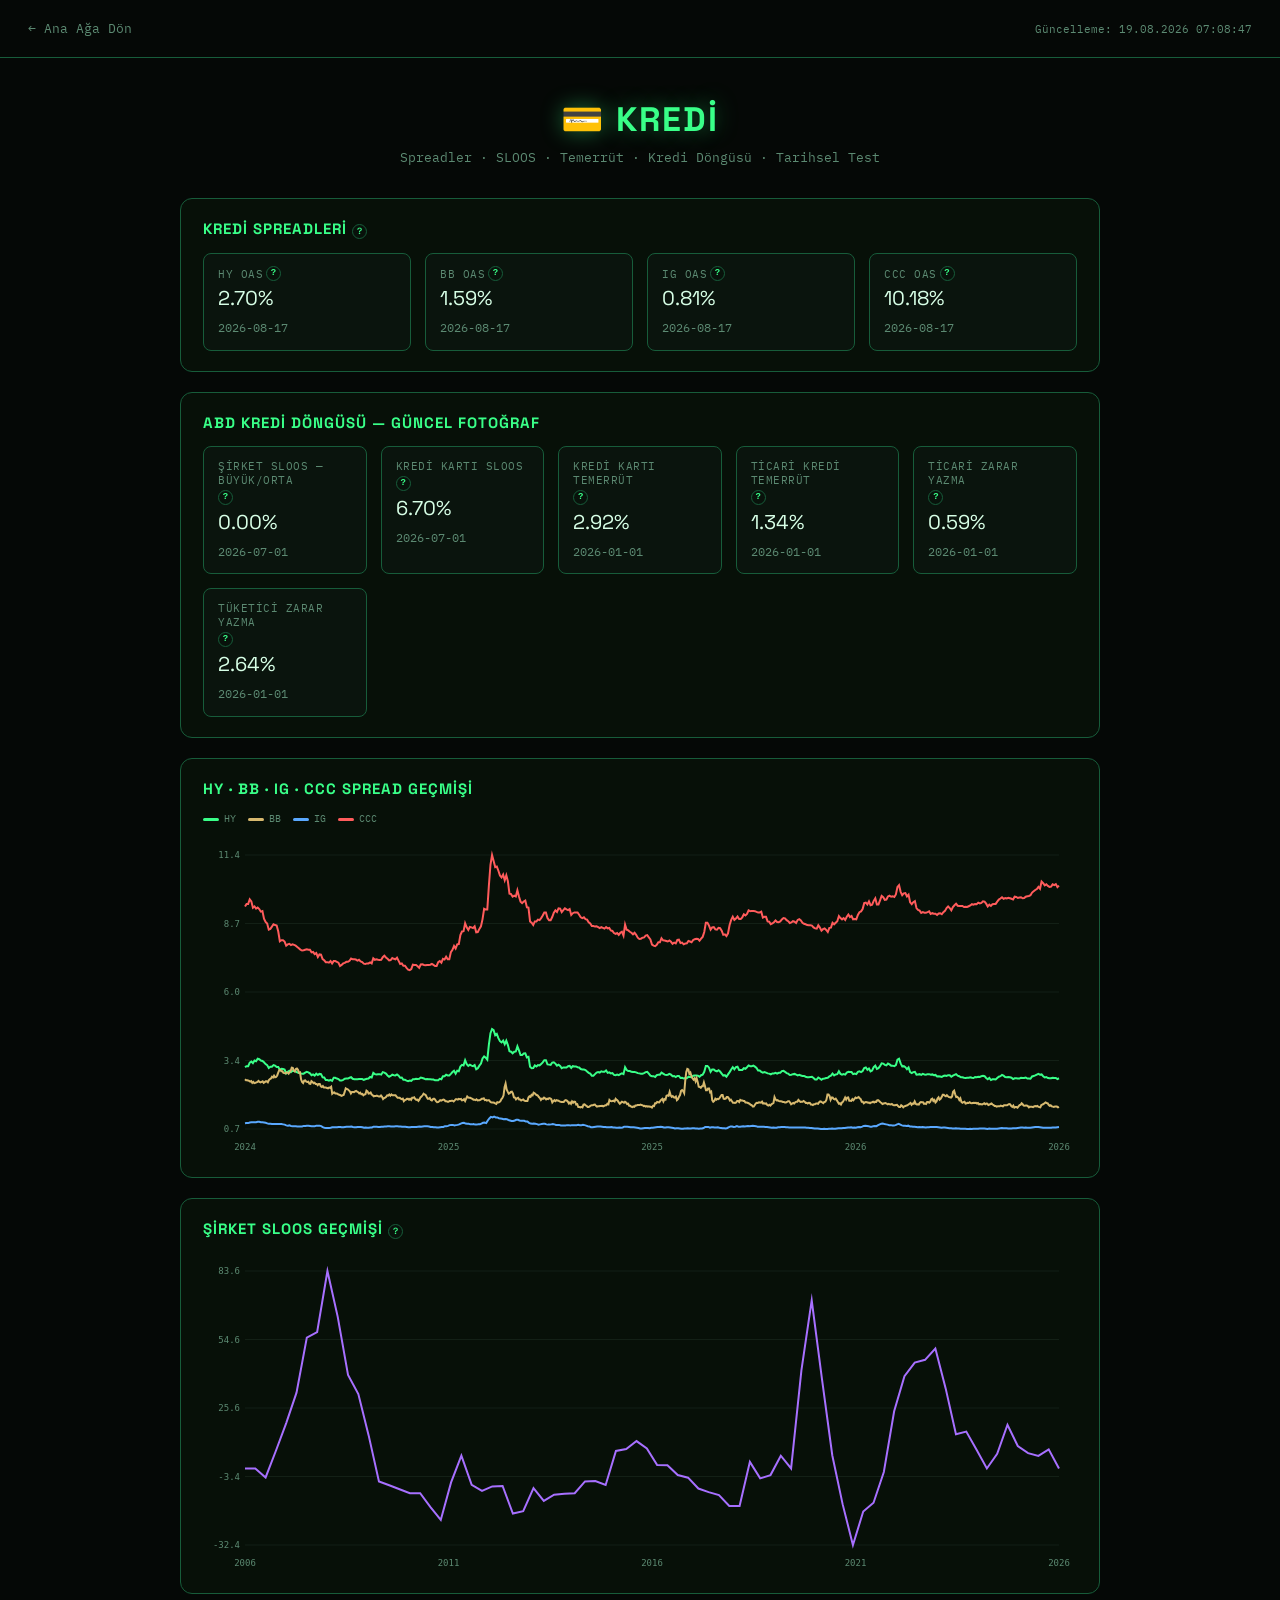
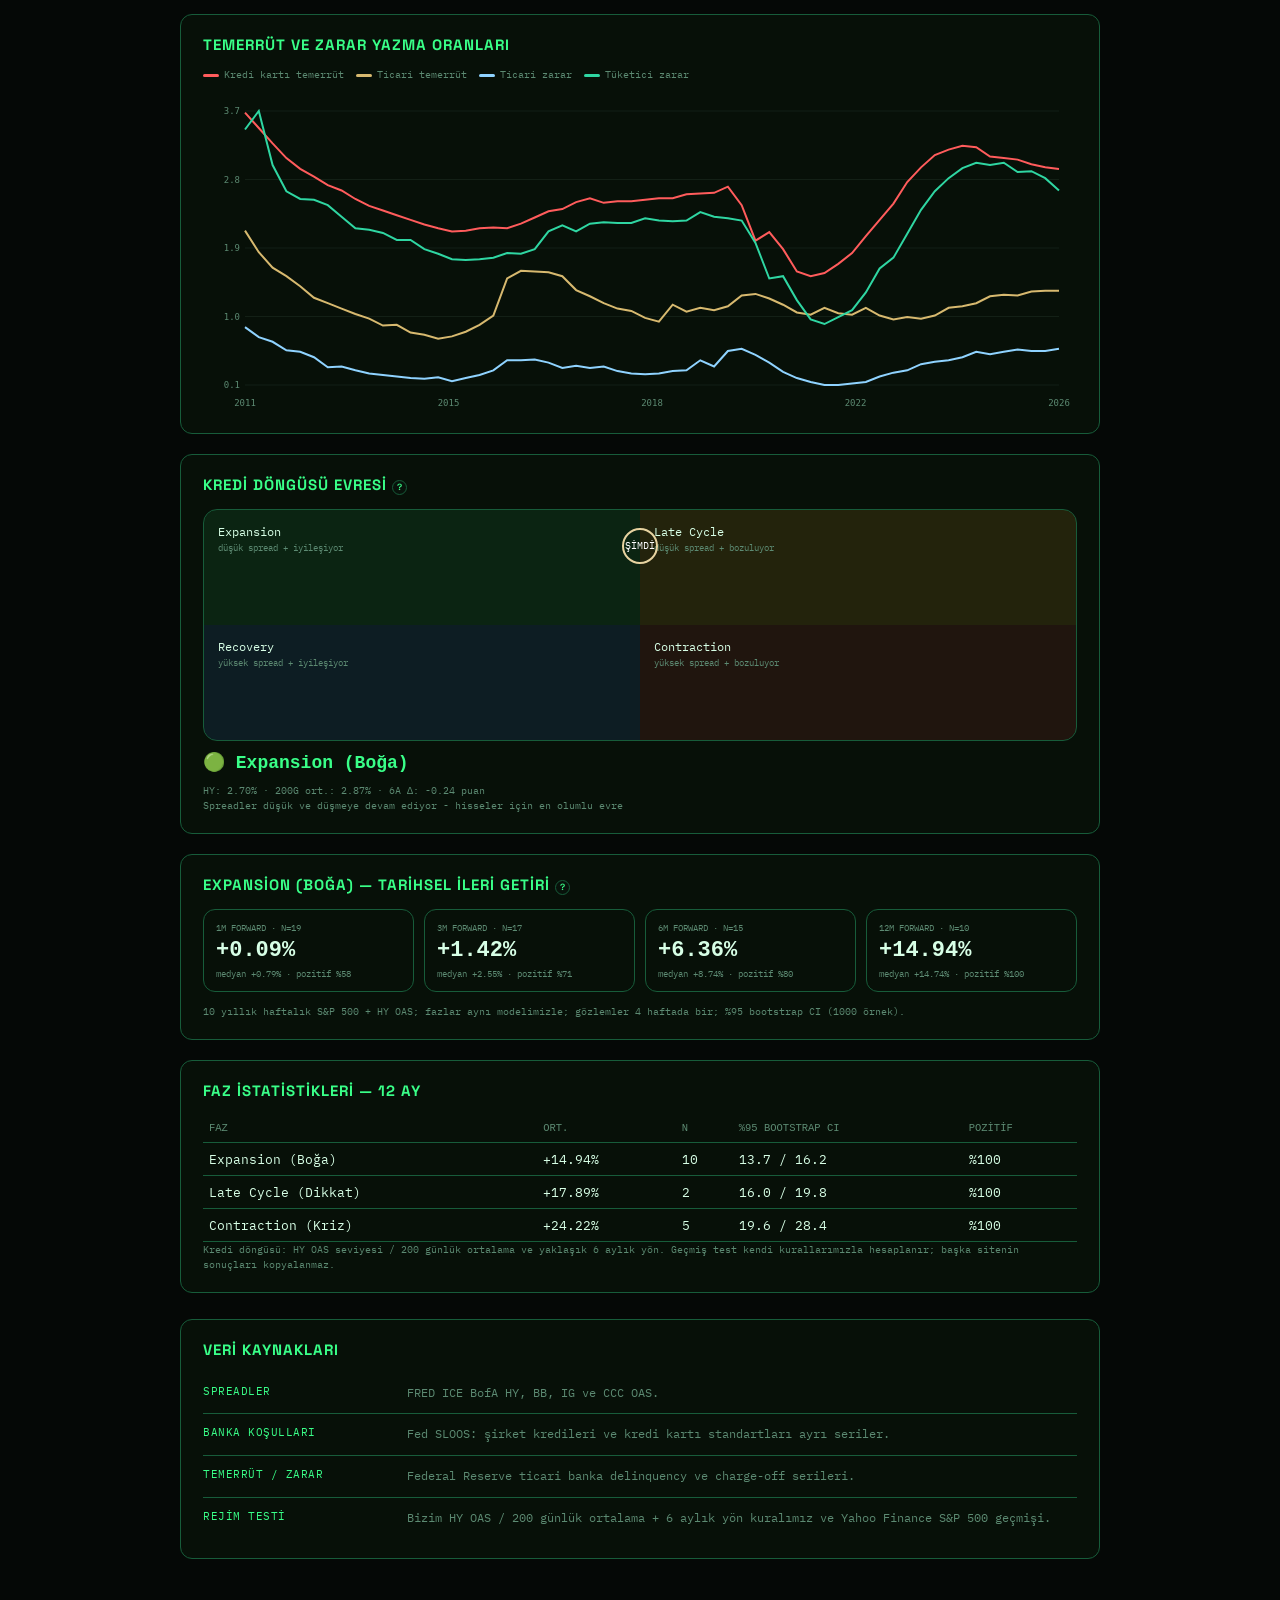
==== commit 9c8de06d: "feat: add credit cycle regime and historical validation panels" ====
--- a/docs/agents/credit.html
+++ b/docs/agents/credit.html
@@ -1,5 +1,17 @@
-<!DOCTYPE html><html lang="tr"><head><meta charset="UTF-8"><meta name="viewport" content="width=device-width,initial-scale=1"><title>Kredi — Piyasa İstihbarat Ağı</title><link rel="stylesheet" href="../style.css"><style>.trend-line{font-size:10px;color:var(--muted);margin-top:5px}.chart-card canvas{width:100%;height:330px;display:block}.chart-legend{display:flex;gap:14px;flex-wrap:wrap;margin:4px 0 12px;font-size:10px;color:var(--muted)}.legend-key{display:flex;align-items:center;gap:6px}.legend-swatch{width:18px;height:3px;border-radius:3px;background:currentColor}.chart-note{font-size:10px;color:var(--muted);line-height:1.5;margin-top:8px}@media(max-width:640px){.chart-card canvas{height:280px}}</style></head><body><div class="topbar"><a class="back" href="../index.html">← Ana Ağa Dön</a><span class="updated" id="updated">Yükleniyor…</span></div><div class="page-header"><h1>💳 KREDİ</h1><p>Spread Seviyesi · 1/3 Ay Trend · SLOOS · Tüketici Stresi</p></div><div class="container" id="content"></div><script src="../help.js"></script><script>
-function box(l,o,s='%',help='',trend=null){return o?`<div class="stat-box"><div class="label">${l}${help?tip(help):''}</div><div class="value">${o.value.toFixed(2)}${s}</div><div class="note">${o.date}</div>${trend?`<div class="trend-line">1A: ${trend.change_1m==null?'—':(trend.change_1m>=0?'+':'')+trend.change_1m.toFixed(2)} · 3A: ${trend.change_3m==null?'—':(trend.change_3m>=0?'+':'')+trend.change_3m.toFixed(2)}</div>`:''}</div>`:''}
-function src(){return `<div class="card source-card"><h2>Veri Kaynakları</h2><div class="source-list"><div class="source-item"><div class="source-label">Kredi spreadleri</div><div class="source-value">FRED: ICE BofA High Yield OAS, Investment Grade OAS ve CCC OAS.</div></div><div class="source-item"><div class="source-label">SLOOS</div><div class="source-value">DRTSCLCC: kredi kartı kredilerinde standartları sıkılaştıran ABD bankalarının net yüzdesi.</div></div><div class="source-item"><div class="source-label">Tüketici stresi</div><div class="source-value">FRED: kredi kartı temerrüt ve charge-off serileri.</div></div></div></div>`}
-function drawHistory(hist){const canvas=document.getElementById('creditChart');if(!canvas||!hist)return;const all=[...(hist.hy||[]),...(hist.ig||[]),...(hist.ccc||[])];if(!all.length)return;const dpr=devicePixelRatio||1,r=canvas.getBoundingClientRect();canvas.width=Math.max(600,r.width*dpr);canvas.height=Math.max(280,r.height*dpr);const c=canvas.getContext('2d');c.setTransform(dpr,0,0,dpr,0,0);const W=canvas.width/dpr,H=canvas.height/dpr,p={l:44,r:18,t:16,b:30},pw=W-p.l-p.r,ph=H-p.t-p.b,max=Math.ceil(Math.max(...all.map(x=>x.value))+1);c.clearRect(0,0,W,H);c.font='10px IBM Plex Mono';for(let i=0;i<=5;i++){const y=p.t+ph*i/5;c.strokeStyle='rgba(92,138,114,.14)';c.beginPath();c.moveTo(p.l,y);c.lineTo(W-p.r,y);c.stroke();c.fillStyle='#5c8a72';c.textAlign='right';c.fillText((max*(5-i)/5).toFixed(1),p.l-6,y+3)}function plot(a,col){if(!a||a.length<2)return;c.strokeStyle=col;c.lineWidth=2;c.beginPath();a.forEach((pt,i)=>{const x=p.l+pw*i/(a.length-1),y=p.t+ph*(1-pt.value/max);i?c.lineTo(x,y):c.moveTo(x,y)});c.stroke()}plot(hist.hy,'#39ff88');plot(hist.ig,'#5aa9ff');plot(hist.ccc,'#ff8b5c');const a=hist.ccc?.length?hist.ccc:hist.hy;if(a?.length){c.fillStyle='#5c8a72';c.textAlign='center';[0,.25,.5,.75,1].forEach(q=>{const i=Math.min(a.length-1,Math.round((a.length-1)*q));c.fillText((a[i].date||'').slice(0,4),p.l+pw*q,H-8)})}}
-async function load(){try{let d=await(await fetch('../data/credit.json?t='+Date.now())).json();updated.textContent='Güncelleme: '+new Date(d.generated_at).toLocaleString('tr-TR');if(d.error)throw Error(d.error);const tr=d.spread_trends||{};content.innerHTML=`<div class="card"><h2>Kredi Spreadleri ${tip('Spread hem mevcut seviyesi hem de son 1/3 aylık yönüyle okunur. Pozitif değişim = spread genişliyor = stres artıyor.')}</h2><div class="stat-grid">${box('HY OAS',d.hy_oas,'%','High Yield tahvillerin risksiz faize göre ek getiri farkı.',tr.hy)}${box('IG OAS',d.ig_oas,'%','Investment Grade şirket tahvillerinin kredi risk primi.',tr.ig)}${box('CCC OAS',d.ccc_oas,'%','En düşük kredi kalitesindeki CCC tahvillerinin kredi risk primi.',tr.ccc)}</div></div><div class="card chart-card"><h2>HY · IG · CCC Geçmişi ${tip('Spreadlerin zaman içindeki yönünü ve CCC gibi düşük kalite tahvillerin HY/IG’den ayrışmasını görürsün.')}</h2><div class="chart-legend"><span class="legend-key" style="color:#39ff88"><i class="legend-swatch"></i>HY</span><span class="legend-key" style="color:#5aa9ff"><i class="legend-swatch"></i>IG</span><span class="legend-key" style="color:#ff8b5c"><i class="legend-swatch"></i>CCC</span></div><canvas id="creditChart"></canvas><div class="chart-note">Spread yükselmesi kredi stresinin arttığını; düşmesi kredi koşullarının rahatladığını gösterir.</div></div><div class="card"><h2>Banka & Tüketici Stresi</h2><div class="stat-grid">${box('SLOOS — Kredi Kartı Standartları',d.sloos,'%','Kredi kartı kredilerinde standartları sıkılaştıran ABD bankalarının net yüzdesi.')}${box('Kredi Kartı Temerrüt',d.delinquency,'%','Ödemesi geciken kredi kartı borçlarının oranı.')}${box('Charge-Off',d.charge_off,'%','Bankaların tahsil edemeyeceğine karar verip zarara yazdığı kredi oranı.')}</div></div>`+src();requestAnimationFrame(()=>drawHistory(d.history));window.addEventListener('resize',()=>drawHistory(d.history),{passive:true})}catch(e){content.innerHTML=`<div class="error-box">⚠️ ${e.message}</div>`+src()}}load()</script></body></html>+<!DOCTYPE html><html lang="tr"><head><meta charset="UTF-8"><meta name="viewport" content="width=device-width,initial-scale=1"><title>Kredi — Piyasa İstihbarat Ağı</title><link rel="stylesheet" href="../style.css"><style>.chart-card canvas{width:100%;height:320px;display:block}.legend{display:flex;gap:12px;flex-wrap:wrap;font-size:10px;color:var(--muted);margin:6px 0 12px}.sw{display:inline-block;width:16px;height:3px;border-radius:3px;margin-right:5px;vertical-align:middle}.cycle-grid{display:grid;grid-template-columns:1fr 1fr;border:1px solid var(--green-dim);border-radius:14px;overflow:hidden;position:relative}.quad{min-height:115px;padding:14px;font-size:12px}.q-exp{background:rgba(36,145,77,.15)}.q-late{background:rgba(201,150,35,.14)}.q-rec{background:rgba(51,105,190,.15)}.q-con{background:rgba(184,50,50,.14)}.now{position:absolute;left:50%;top:18px;transform:translateX(-50%);font-size:10px;color:#fff;border:2px solid #e7d3a0;border-radius:50%;width:36px;height:36px;display:grid;place-items:center}.phase-title{font-size:18px;font-weight:700;margin:10px 0;color:var(--green)}.metric-note{font-size:10px;color:var(--muted);line-height:1.5}.forward-grid{display:grid;grid-template-columns:repeat(4,1fr);gap:10px}.forward-box{border:1px solid var(--green-dim);border-radius:12px;padding:12px}.forward-box .v{font-size:22px;font-weight:700;margin:5px 0}.small{font-size:9px;color:var(--muted)}@media(max-width:700px){.forward-grid{grid-template-columns:1fr 1fr}.chart-card canvas{height:275px}}</style></head><body><div class="topbar"><a class="back" href="../index.html">← Ana Ağa Dön</a><span class="updated" id="updated">Yükleniyor…</span></div><div class="page-header"><h1>💳 KREDİ</h1><p>Spreadler · SLOOS · Temerrüt · Kredi Döngüsü · Tarihsel Test</p></div><div class="container" id="content"></div><script src="../help.js"></script><script>
+const C={hy:'#39ff88',bb:'#d7b96f',ig:'#5aa9ff',ccc:'#ff5c5c',sp:'#f3f3f3',biz:'#a770ff',card:'#ff7f50',bo:'#8fd3ff',co:'#2fd6a2'};
+function box(l,o,s='%',help=''){return o?`<div class="stat-box"><div class="label">${l} ${help?tip(help):''}</div><div class="value">${o.value.toFixed(2)}${s}</div><div class="note">${o.date}</div></div>`:''}
+function setup(id){const cv=document.getElementById(id);if(!cv)return null;const r=cv.getBoundingClientRect(),d=devicePixelRatio||1;cv.width=Math.max(600,r.width*d);cv.height=Math.max(260,r.height*d);const x=cv.getContext('2d');x.setTransform(d,0,0,d,0,0);return {cv,x,w:cv.width/d,h:cv.height/d}}
+function drawLines(id,series){const o=setup(id);if(!o)return;const all=series.flatMap(s=>s.a||[]);if(!all.length)return;const mn=Math.min(...all.map(p=>p.value)),mx=Math.max(...all.map(p=>p.value)),pad={l:42,r:18,t:18,b:28},pw=o.w-pad.l-pad.r,ph=o.h-pad.t-pad.b;o.x.clearRect(0,0,o.w,o.h);for(let i=0;i<5;i++){let y=pad.t+ph*i/4;o.x.strokeStyle='rgba(92,138,114,.14)';o.x.beginPath();o.x.moveTo(pad.l,y);o.x.lineTo(o.w-pad.r,y);o.x.stroke();o.x.fillStyle='#5c8a72';o.x.font='9px monospace';o.x.textAlign='right';o.x.fillText((mx-(mx-mn)*i/4).toFixed(1),pad.l-5,y+3)}series.forEach(s=>{if(!s.a?.length)return;o.x.strokeStyle=s.c;o.x.lineWidth=s.w||2;o.x.beginPath();s.a.forEach((p,i)=>{let xx=pad.l+pw*i/(s.a.length-1),yy=pad.t+ph*(1-(p.value-mn)/(mx-mn||1));i?o.x.lineTo(xx,yy):o.x.moveTo(xx,yy)});o.x.stroke()});const a=series.find(s=>s.a?.length)?.a||[];if(a.length){o.x.fillStyle='#5c8a72';o.x.textAlign='center';[0,.25,.5,.75,1].forEach(q=>{let i=Math.min(a.length-1,Math.round((a.length-1)*q));o.x.fillText((a[i].date||'').slice(0,4),pad.l+pw*q,o.h-7)})}}
+function phaseClass(p){if(!p)return'';if(p.startsWith('Expansion'))return'q-exp';if(p.startsWith('Late'))return'q-late';if(p.startsWith('Recovery'))return'q-rec';return'q-con'}
+function src(){return `<div class="card source-card"><h2>Veri Kaynakları</h2><div class="source-list"><div class="source-item"><div class="source-label">Spreadler</div><div class="source-value">FRED ICE BofA HY, BB, IG ve CCC OAS.</div></div><div class="source-item"><div class="source-label">Banka koşulları</div><div class="source-value">Fed SLOOS: şirket kredileri ve kredi kartı standartları ayrı seriler.</div></div><div class="source-item"><div class="source-label">Temerrüt / zarar</div><div class="source-value">Federal Reserve ticari banka delinquency ve charge-off serileri.</div></div><div class="source-item"><div class="source-label">Rejim testi</div><div class="source-value">Bizim HY OAS / 200 günlük ortalama + 6 aylık yön kuralımız ve Yahoo Finance S&P 500 geçmişi.</div></div></div></div>`}
+async function load(){try{const d=await(await fetch('../data/credit.json?t='+Date.now())).json();updated.textContent='Güncelleme: '+new Date(d.generated_at).toLocaleString('tr-TR');if(d.error)throw Error(d.error);const tr=d.spread_trends||{},cy=d.credit_cycle||{},fs=d.phase_forward_stats||{},cur=(fs.by_phase||{})[fs.current_phase]||{};let h=`<div class="card"><h2>Kredi Spreadleri ${tip('OAS yükseldikçe kredi riski/stres artar. Trendler yakın dönem yönü gösterir.')}</h2><div class="stat-grid">${box('HY OAS',d.hy_oas,'%','High Yield kredi spreadi.')}${box('BB OAS',d.bb_oas,'%','HY içindeki BB kalite segmenti.')}${box('IG OAS',d.ig_oas,'%','Investment Grade kredi spreadi.')}${box('CCC OAS',d.ccc_oas,'%','En düşük kalite segmenti; stresin erken görülebildiği alan.')}</div></div>`;
+h+=`<div class="card"><h2>ABD Kredi Döngüsü — Güncel Fotoğraf</h2><div class="stat-grid">${box('Şirket SLOOS — Büyük/Orta',d.sloos_business_large,'%','Büyük ve orta ölçekli C&I kredilerinde standartları sıkılaştıran bankaların net yüzdesi.')}${box('Kredi Kartı SLOOS',d.sloos_credit_card,'%','Kredi kartı standartlarını sıkılaştıran bankaların net yüzdesi.')}${box('Kredi Kartı Temerrüt',d.credit_card_delinquency,'%','Kredi kartı delinquency oranı.')}${box('Ticari Kredi Temerrüt',d.business_delinquency,'%','Business loans delinquency oranı.')}${box('Ticari Zarar Yazma',d.business_charge_off,'%','Business loan charge-off oranı.')}${box('Tüketici Zarar Yazma',d.consumer_charge_off,'%','Consumer loan charge-off oranı.')}</div></div>`;
+h+=`<div class="card chart-card"><h2>HY · BB · IG · CCC Spread Geçmişi</h2><div class="legend"><span><i class="sw" style="background:${C.hy}"></i>HY</span><span><i class="sw" style="background:${C.bb}"></i>BB</span><span><i class="sw" style="background:${C.ig}"></i>IG</span><span><i class="sw" style="background:${C.ccc}"></i>CCC</span></div><canvas id="spreadChart"></canvas></div>`;
+h+=`<div class="card chart-card"><h2>Şirket SLOOS Geçmişi ${tip('Görseldeki %0,0 değerine denk gelen şirket kredisi SLOOS serisi budur; kredi kartı SLOOS ile karıştırılmaz.')}</h2><canvas id="sloosChart"></canvas></div>`;
+h+=`<div class="card chart-card"><h2>Temerrüt ve Zarar Yazma Oranları</h2><div class="legend"><span><i class="sw" style="background:#ff5c5c"></i>Kredi kartı temerrüt</span><span><i class="sw" style="background:#d7b96f"></i>Ticari temerrüt</span><span><i class="sw" style="background:${C.bo}"></i>Ticari zarar</span><span><i class="sw" style="background:${C.co}"></i>Tüketici zarar</span></div><canvas id="stressChart"></canvas></div>`;
+if(cy.phase){h+=`<div class="card"><h2>Kredi Döngüsü Evresi ${tip('Bizim kuralımız: HY OAS seviyesi 200 günlük ortalamaya göre + yaklaşık 6 aylık yön.')}</h2><div class="cycle-grid"><div class="quad q-exp">Expansion<br><span class="small">düşük spread + iyileşiyor</span></div><div class="quad q-late">Late Cycle<br><span class="small">düşük spread + bozuluyor</span></div><div class="quad q-rec">Recovery<br><span class="small">yüksek spread + iyileşiyor</span></div><div class="quad q-con">Contraction<br><span class="small">yüksek spread + bozuluyor</span></div><div class="now">ŞİMDİ</div></div><div class="phase-title">${cy.emoji||''} ${cy.phase}</div><div class="metric-note">HY: ${cy.hy_now?.toFixed(2)}% · 200G ort.: ${cy.hy_200dma?.toFixed(2)}% · 6A Δ: ${cy.hy_6m_change>=0?'+':''}${cy.hy_6m_change?.toFixed(2)} puan<br>${cy.desc||''}</div></div>`}
+if(fs.current_phase&&Object.keys(cur).length){h+=`<div class="card"><h2>${fs.current_phase} — Tarihsel İleri Getiri ${tip('Başka sitenin rakamlarını kullanmıyoruz. Aynı kredi evresinin bizim tarihsel sınıflandırmamızdaki S&P 500 ileri getirileri.')}</h2><div class="forward-grid">${['1m','3m','6m','12m'].map(k=>{let x=cur[k];return x?`<div class="forward-box"><div class="small">${k.toUpperCase()} FORWARD · N=${x.n}</div><div class="v">${x.mean>=0?'+':''}${x.mean.toFixed(2)}%</div><div class="small">medyan ${x.median>=0?'+':''}${x.median.toFixed(2)}% · pozitif %${x.positive_pct.toFixed(0)}</div></div>`:''}).join('')}</div><div class="metric-note" style="margin-top:12px">${fs.method||''}</div></div>`}
+if(fs.by_phase){h+=`<div class="card"><h2>Faz İstatistikleri — 12 Ay</h2><div class="table-wrap"><table class="warnings"><tr><th>Faz</th><th>Ort.</th><th>N</th><th>%95 Bootstrap CI</th><th>Pozitif</th></tr>${Object.entries(fs.by_phase).map(([p,v])=>{let x=v['12m'];return x?`<tr><td>${p}</td><td>${x.mean>=0?'+':''}${x.mean.toFixed(2)}%</td><td>${x.n}</td><td>${x.ci95[0].toFixed(1)} / ${x.ci95[1].toFixed(1)}</td><td>%${x.positive_pct.toFixed(0)}</td></tr>`:''}).join('')}</table></div><div class="metric-note">${d.method_note||''}</div></div>`}
+content.innerHTML=h+src();requestAnimationFrame(()=>{drawLines('spreadChart',[{a:d.history?.hy,c:C.hy},{a:(d.spread_market_history||{}).bb,c:C.bb},{a:d.history?.ig,c:C.ig},{a:d.history?.ccc,c:C.ccc}]);drawLines('sloosChart',[{a:d.history?.sloos_business,c:C.biz}]);drawLines('stressChart',[{a:d.history?.credit_card_delinquency,c:'#ff5c5c'},{a:d.history?.business_delinquency,c:'#d7b96f'},{a:d.history?.business_charge_off,c:C.bo},{a:d.history?.consumer_charge_off,c:C.co}])});}catch(e){content.innerHTML=`<div class="error-box">⚠️ ${e.message}</div>`+src()}}load();
+</script></body></html>
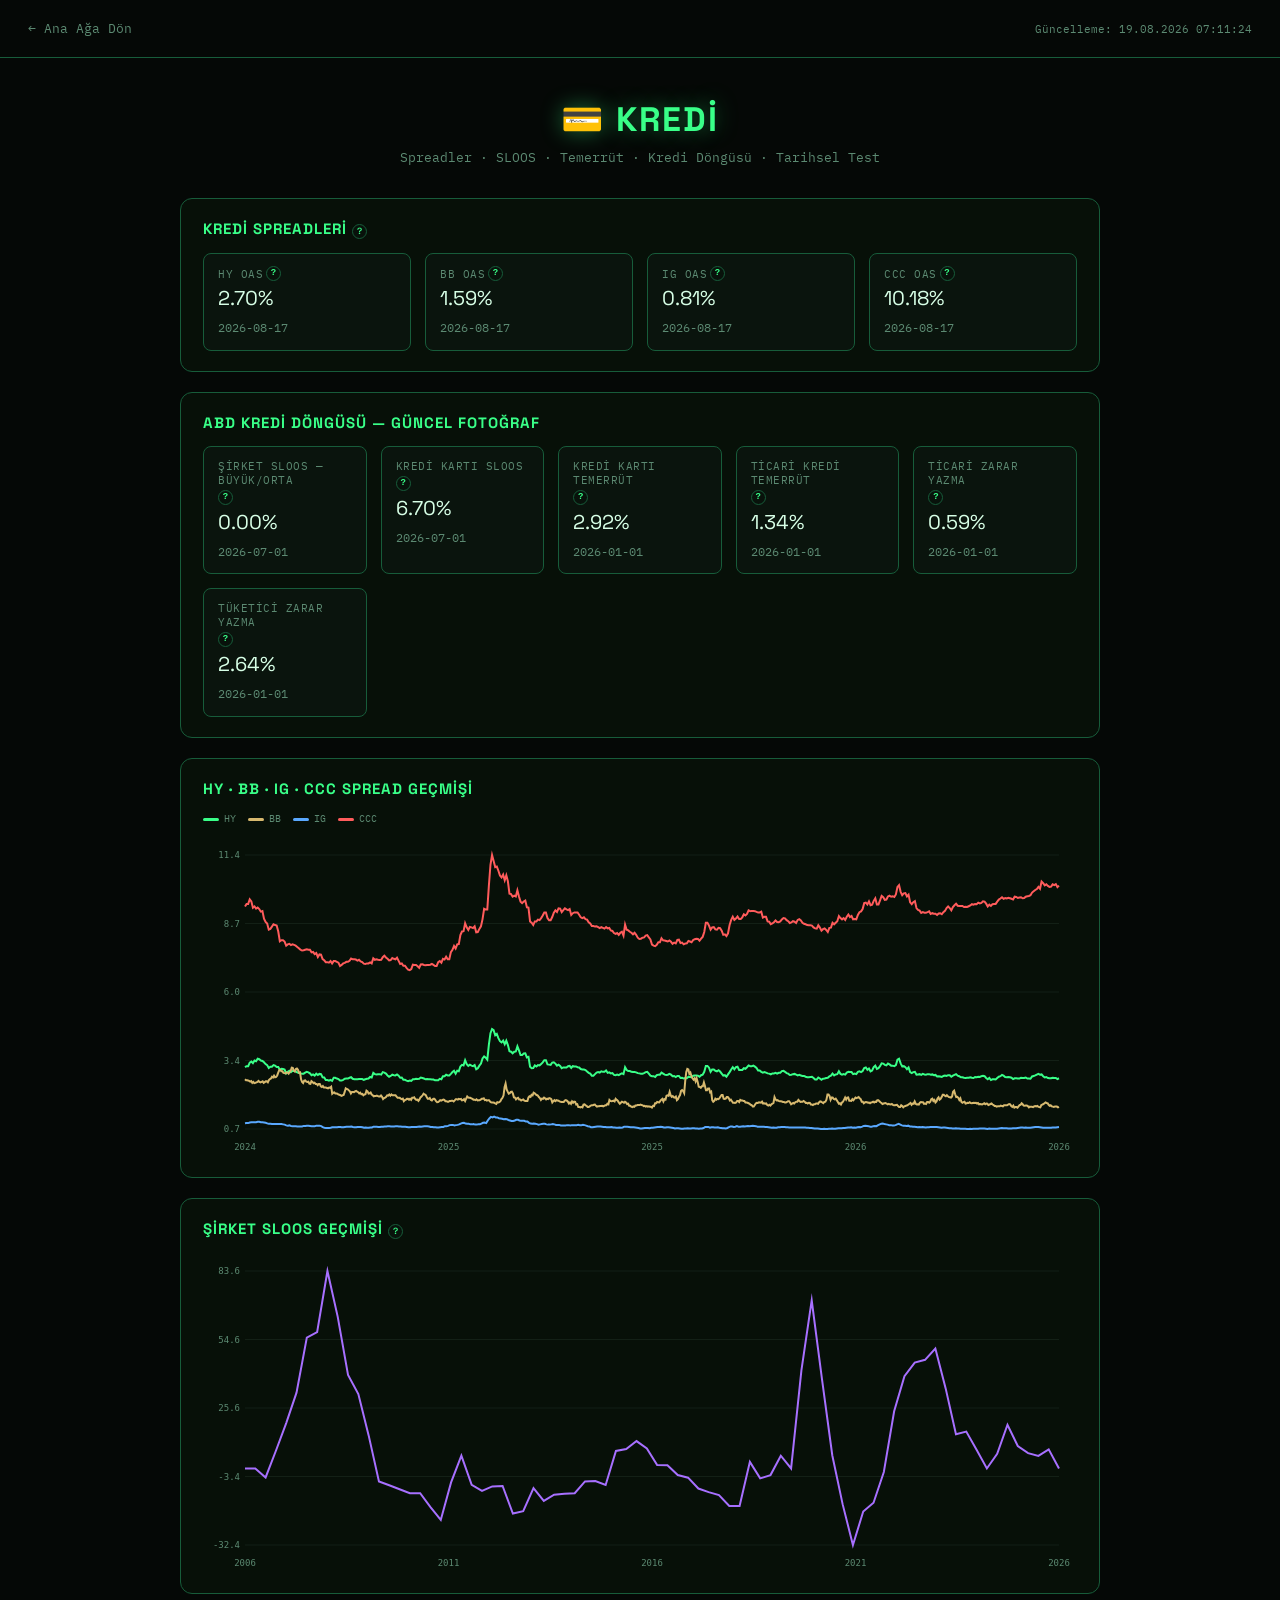
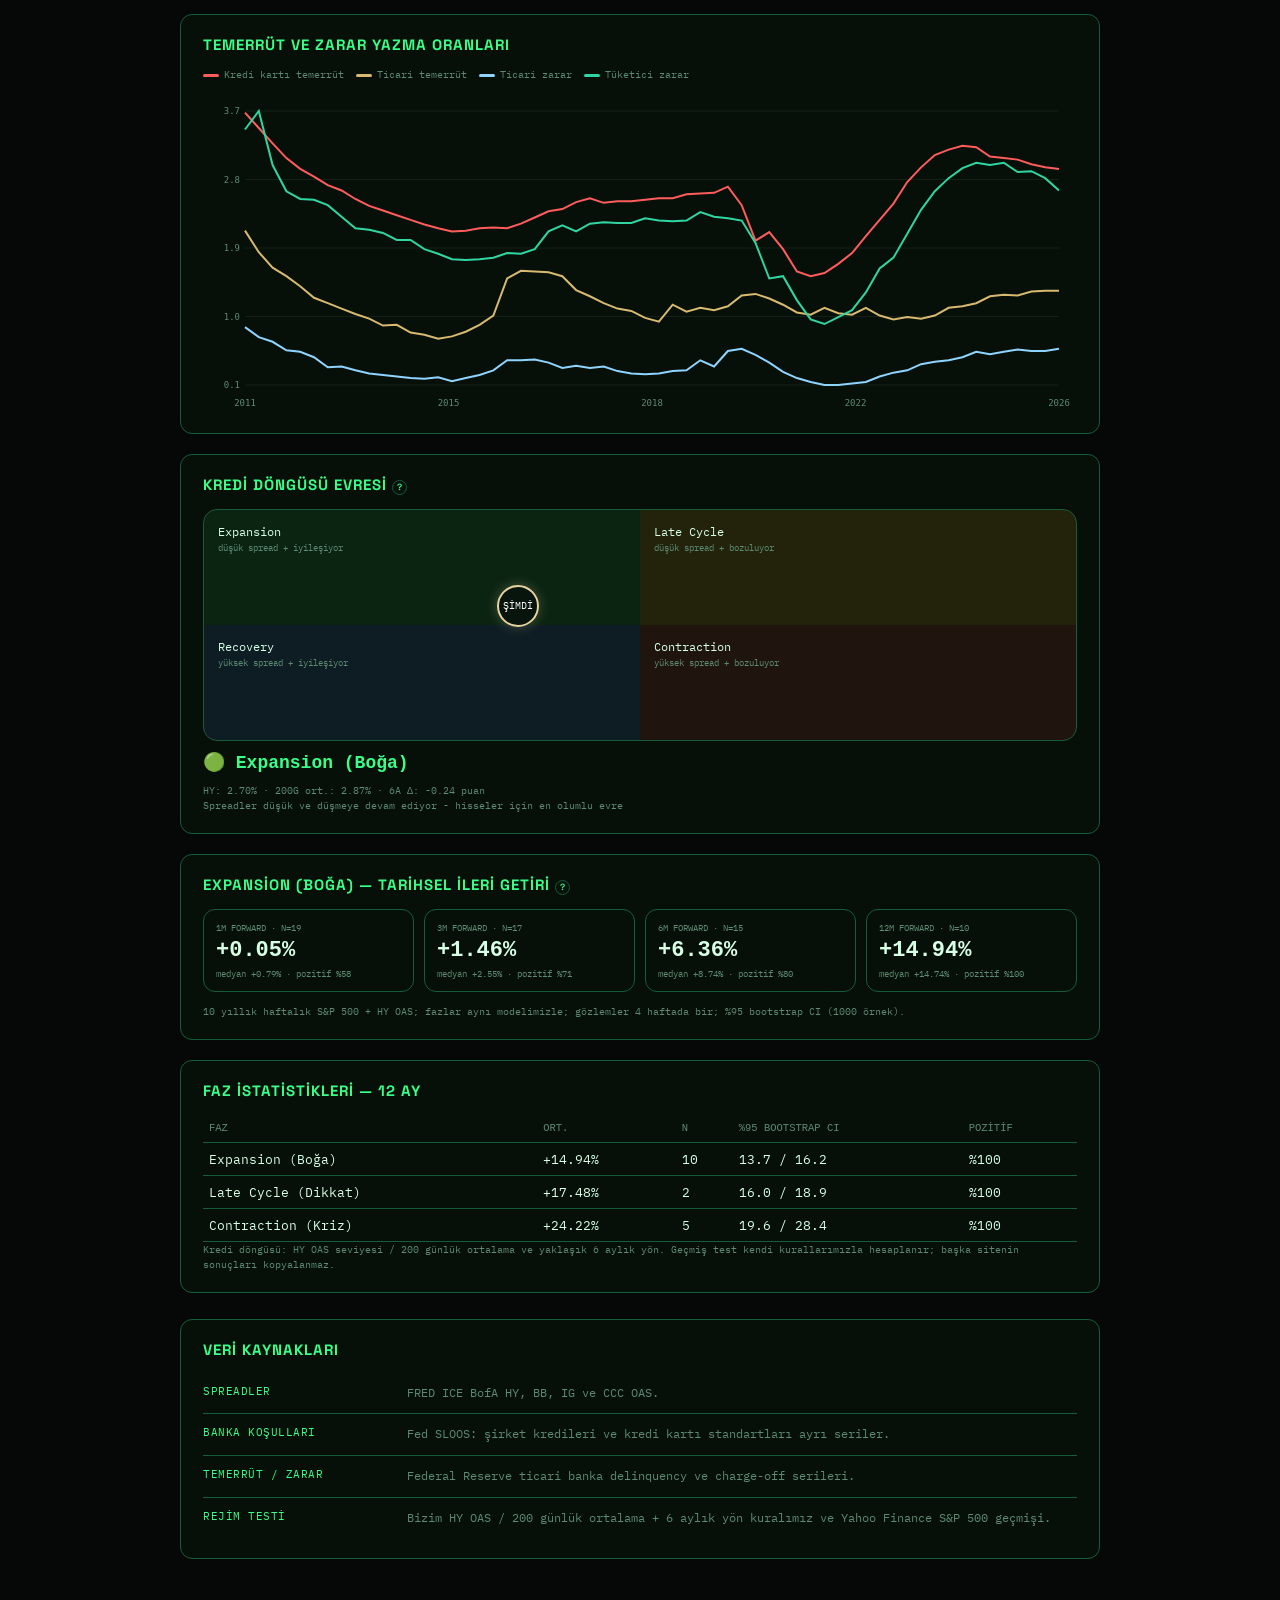
==== commit bbaae472: "fix: position credit cycle marker from live data" ====
--- a/docs/agents/credit.html
+++ b/docs/agents/credit.html
@@ -1,16 +1,16 @@
-<!DOCTYPE html><html lang="tr"><head><meta charset="UTF-8"><meta name="viewport" content="width=device-width,initial-scale=1"><title>Kredi — Piyasa İstihbarat Ağı</title><link rel="stylesheet" href="../style.css"><style>.chart-card canvas{width:100%;height:320px;display:block}.legend{display:flex;gap:12px;flex-wrap:wrap;font-size:10px;color:var(--muted);margin:6px 0 12px}.sw{display:inline-block;width:16px;height:3px;border-radius:3px;margin-right:5px;vertical-align:middle}.cycle-grid{display:grid;grid-template-columns:1fr 1fr;border:1px solid var(--green-dim);border-radius:14px;overflow:hidden;position:relative}.quad{min-height:115px;padding:14px;font-size:12px}.q-exp{background:rgba(36,145,77,.15)}.q-late{background:rgba(201,150,35,.14)}.q-rec{background:rgba(51,105,190,.15)}.q-con{background:rgba(184,50,50,.14)}.now{position:absolute;left:50%;top:18px;transform:translateX(-50%);font-size:10px;color:#fff;border:2px solid #e7d3a0;border-radius:50%;width:36px;height:36px;display:grid;place-items:center}.phase-title{font-size:18px;font-weight:700;margin:10px 0;color:var(--green)}.metric-note{font-size:10px;color:var(--muted);line-height:1.5}.forward-grid{display:grid;grid-template-columns:repeat(4,1fr);gap:10px}.forward-box{border:1px solid var(--green-dim);border-radius:12px;padding:12px}.forward-box .v{font-size:22px;font-weight:700;margin:5px 0}.small{font-size:9px;color:var(--muted)}@media(max-width:700px){.forward-grid{grid-template-columns:1fr 1fr}.chart-card canvas{height:275px}}</style></head><body><div class="topbar"><a class="back" href="../index.html">← Ana Ağa Dön</a><span class="updated" id="updated">Yükleniyor…</span></div><div class="page-header"><h1>💳 KREDİ</h1><p>Spreadler · SLOOS · Temerrüt · Kredi Döngüsü · Tarihsel Test</p></div><div class="container" id="content"></div><script src="../help.js"></script><script>
+<!DOCTYPE html><html lang="tr"><head><meta charset="UTF-8"><meta name="viewport" content="width=device-width,initial-scale=1"><title>Kredi — Piyasa İstihbarat Ağı</title><link rel="stylesheet" href="../style.css"><style>.chart-card canvas{width:100%;height:320px;display:block}.legend{display:flex;gap:12px;flex-wrap:wrap;font-size:10px;color:var(--muted);margin:6px 0 12px}.sw{display:inline-block;width:16px;height:3px;border-radius:3px;margin-right:5px;vertical-align:middle}.cycle-grid{display:grid;grid-template-columns:1fr 1fr;border:1px solid var(--green-dim);border-radius:14px;overflow:hidden;position:relative}.quad{min-height:115px;padding:14px;font-size:12px}.q-exp{background:rgba(36,145,77,.15)}.q-late{background:rgba(201,150,35,.14)}.q-rec{background:rgba(51,105,190,.15)}.q-con{background:rgba(184,50,50,.14)}.now{position:absolute;transform:translate(-50%,-50%);font-size:10px;color:#fff;border:2px solid #e7d3a0;border-radius:50%;width:42px;height:42px;display:grid;place-items:center;background:rgba(8,16,11,.72);box-shadow:0 0 12px rgba(231,211,160,.28);z-index:2}.phase-title{font-size:18px;font-weight:700;margin:10px 0;color:var(--green)}.metric-note{font-size:10px;color:var(--muted);line-height:1.5}.forward-grid{display:grid;grid-template-columns:repeat(4,1fr);gap:10px}.forward-box{border:1px solid var(--green-dim);border-radius:12px;padding:12px}.forward-box .v{font-size:22px;font-weight:700;margin:5px 0}.small{font-size:9px;color:var(--muted)}@media(max-width:700px){.forward-grid{grid-template-columns:1fr 1fr}.chart-card canvas{height:275px}}</style></head><body><div class="topbar"><a class="back" href="../index.html">← Ana Ağa Dön</a><span class="updated" id="updated">Yükleniyor…</span></div><div class="page-header"><h1>💳 KREDİ</h1><p>Spreadler · SLOOS · Temerrüt · Kredi Döngüsü · Tarihsel Test</p></div><div class="container" id="content"></div><script src="../help.js"></script><script>
 const C={hy:'#39ff88',bb:'#d7b96f',ig:'#5aa9ff',ccc:'#ff5c5c',sp:'#f3f3f3',biz:'#a770ff',card:'#ff7f50',bo:'#8fd3ff',co:'#2fd6a2'};
 function box(l,o,s='%',help=''){return o?`<div class="stat-box"><div class="label">${l} ${help?tip(help):''}</div><div class="value">${o.value.toFixed(2)}${s}</div><div class="note">${o.date}</div></div>`:''}
 function setup(id){const cv=document.getElementById(id);if(!cv)return null;const r=cv.getBoundingClientRect(),d=devicePixelRatio||1;cv.width=Math.max(600,r.width*d);cv.height=Math.max(260,r.height*d);const x=cv.getContext('2d');x.setTransform(d,0,0,d,0,0);return {cv,x,w:cv.width/d,h:cv.height/d}}
 function drawLines(id,series){const o=setup(id);if(!o)return;const all=series.flatMap(s=>s.a||[]);if(!all.length)return;const mn=Math.min(...all.map(p=>p.value)),mx=Math.max(...all.map(p=>p.value)),pad={l:42,r:18,t:18,b:28},pw=o.w-pad.l-pad.r,ph=o.h-pad.t-pad.b;o.x.clearRect(0,0,o.w,o.h);for(let i=0;i<5;i++){let y=pad.t+ph*i/4;o.x.strokeStyle='rgba(92,138,114,.14)';o.x.beginPath();o.x.moveTo(pad.l,y);o.x.lineTo(o.w-pad.r,y);o.x.stroke();o.x.fillStyle='#5c8a72';o.x.font='9px monospace';o.x.textAlign='right';o.x.fillText((mx-(mx-mn)*i/4).toFixed(1),pad.l-5,y+3)}series.forEach(s=>{if(!s.a?.length)return;o.x.strokeStyle=s.c;o.x.lineWidth=s.w||2;o.x.beginPath();s.a.forEach((p,i)=>{let xx=pad.l+pw*i/(s.a.length-1),yy=pad.t+ph*(1-(p.value-mn)/(mx-mn||1));i?o.x.lineTo(xx,yy):o.x.moveTo(xx,yy)});o.x.stroke()});const a=series.find(s=>s.a?.length)?.a||[];if(a.length){o.x.fillStyle='#5c8a72';o.x.textAlign='center';[0,.25,.5,.75,1].forEach(q=>{let i=Math.min(a.length-1,Math.round((a.length-1)*q));o.x.fillText((a[i].date||'').slice(0,4),pad.l+pw*q,o.h-7)})}}
-function phaseClass(p){if(!p)return'';if(p.startsWith('Expansion'))return'q-exp';if(p.startsWith('Late'))return'q-late';if(p.startsWith('Recovery'))return'q-rec';return'q-con'}
+function markerPos(cy){const ch=Number(cy?.direction_axis??cy?.hy_6m_change??0),ratio=Number(cy?.level_axis??1);const clamp=(v,a,b)=>Math.max(a,Math.min(b,v));const x=50+clamp(ch/0.60,-1,1)*35;const y=50+clamp((ratio-1)/0.25,-1,1)*35;return {x:clamp(x,10,90),y:clamp(y,10,90)}}
 function src(){return `<div class="card source-card"><h2>Veri Kaynakları</h2><div class="source-list"><div class="source-item"><div class="source-label">Spreadler</div><div class="source-value">FRED ICE BofA HY, BB, IG ve CCC OAS.</div></div><div class="source-item"><div class="source-label">Banka koşulları</div><div class="source-value">Fed SLOOS: şirket kredileri ve kredi kartı standartları ayrı seriler.</div></div><div class="source-item"><div class="source-label">Temerrüt / zarar</div><div class="source-value">Federal Reserve ticari banka delinquency ve charge-off serileri.</div></div><div class="source-item"><div class="source-label">Rejim testi</div><div class="source-value">Bizim HY OAS / 200 günlük ortalama + 6 aylık yön kuralımız ve Yahoo Finance S&P 500 geçmişi.</div></div></div></div>`}
-async function load(){try{const d=await(await fetch('../data/credit.json?t='+Date.now())).json();updated.textContent='Güncelleme: '+new Date(d.generated_at).toLocaleString('tr-TR');if(d.error)throw Error(d.error);const tr=d.spread_trends||{},cy=d.credit_cycle||{},fs=d.phase_forward_stats||{},cur=(fs.by_phase||{})[fs.current_phase]||{};let h=`<div class="card"><h2>Kredi Spreadleri ${tip('OAS yükseldikçe kredi riski/stres artar. Trendler yakın dönem yönü gösterir.')}</h2><div class="stat-grid">${box('HY OAS',d.hy_oas,'%','High Yield kredi spreadi.')}${box('BB OAS',d.bb_oas,'%','HY içindeki BB kalite segmenti.')}${box('IG OAS',d.ig_oas,'%','Investment Grade kredi spreadi.')}${box('CCC OAS',d.ccc_oas,'%','En düşük kalite segmenti; stresin erken görülebildiği alan.')}</div></div>`;
+async function load(){try{const d=await(await fetch('../data/credit.json?t='+Date.now())).json();updated.textContent='Güncelleme: '+new Date(d.generated_at).toLocaleString('tr-TR');if(d.error)throw Error(d.error);const tr=d.spread_trends||{},cy=d.credit_cycle||{},fs=d.phase_forward_stats||{},cur=(fs.by_phase||{})[fs.current_phase]||{},mp=markerPos(cy);let h=`<div class="card"><h2>Kredi Spreadleri ${tip('OAS yükseldikçe kredi riski/stres artar. Trendler yakın dönem yönü gösterir.')}</h2><div class="stat-grid">${box('HY OAS',d.hy_oas,'%','High Yield kredi spreadi.')}${box('BB OAS',d.bb_oas,'%','HY içindeki BB kalite segmenti.')}${box('IG OAS',d.ig_oas,'%','Investment Grade kredi spreadi.')}${box('CCC OAS',d.ccc_oas,'%','En düşük kalite segmenti; stresin erken görülebildiği alan.')}</div></div>`;
 h+=`<div class="card"><h2>ABD Kredi Döngüsü — Güncel Fotoğraf</h2><div class="stat-grid">${box('Şirket SLOOS — Büyük/Orta',d.sloos_business_large,'%','Büyük ve orta ölçekli C&I kredilerinde standartları sıkılaştıran bankaların net yüzdesi.')}${box('Kredi Kartı SLOOS',d.sloos_credit_card,'%','Kredi kartı standartlarını sıkılaştıran bankaların net yüzdesi.')}${box('Kredi Kartı Temerrüt',d.credit_card_delinquency,'%','Kredi kartı delinquency oranı.')}${box('Ticari Kredi Temerrüt',d.business_delinquency,'%','Business loans delinquency oranı.')}${box('Ticari Zarar Yazma',d.business_charge_off,'%','Business loan charge-off oranı.')}${box('Tüketici Zarar Yazma',d.consumer_charge_off,'%','Consumer loan charge-off oranı.')}</div></div>`;
 h+=`<div class="card chart-card"><h2>HY · BB · IG · CCC Spread Geçmişi</h2><div class="legend"><span><i class="sw" style="background:${C.hy}"></i>HY</span><span><i class="sw" style="background:${C.bb}"></i>BB</span><span><i class="sw" style="background:${C.ig}"></i>IG</span><span><i class="sw" style="background:${C.ccc}"></i>CCC</span></div><canvas id="spreadChart"></canvas></div>`;
 h+=`<div class="card chart-card"><h2>Şirket SLOOS Geçmişi ${tip('Görseldeki %0,0 değerine denk gelen şirket kredisi SLOOS serisi budur; kredi kartı SLOOS ile karıştırılmaz.')}</h2><canvas id="sloosChart"></canvas></div>`;
 h+=`<div class="card chart-card"><h2>Temerrüt ve Zarar Yazma Oranları</h2><div class="legend"><span><i class="sw" style="background:#ff5c5c"></i>Kredi kartı temerrüt</span><span><i class="sw" style="background:#d7b96f"></i>Ticari temerrüt</span><span><i class="sw" style="background:${C.bo}"></i>Ticari zarar</span><span><i class="sw" style="background:${C.co}"></i>Tüketici zarar</span></div><canvas id="stressChart"></canvas></div>`;
-if(cy.phase){h+=`<div class="card"><h2>Kredi Döngüsü Evresi ${tip('Bizim kuralımız: HY OAS seviyesi 200 günlük ortalamaya göre + yaklaşık 6 aylık yön.')}</h2><div class="cycle-grid"><div class="quad q-exp">Expansion<br><span class="small">düşük spread + iyileşiyor</span></div><div class="quad q-late">Late Cycle<br><span class="small">düşük spread + bozuluyor</span></div><div class="quad q-rec">Recovery<br><span class="small">yüksek spread + iyileşiyor</span></div><div class="quad q-con">Contraction<br><span class="small">yüksek spread + bozuluyor</span></div><div class="now">ŞİMDİ</div></div><div class="phase-title">${cy.emoji||''} ${cy.phase}</div><div class="metric-note">HY: ${cy.hy_now?.toFixed(2)}% · 200G ort.: ${cy.hy_200dma?.toFixed(2)}% · 6A Δ: ${cy.hy_6m_change>=0?'+':''}${cy.hy_6m_change?.toFixed(2)} puan<br>${cy.desc||''}</div></div>`}
+if(cy.phase){h+=`<div class="card"><h2>Kredi Döngüsü Evresi ${tip('Bizim kuralımız: HY OAS seviyesi 200 günlük ortalamaya göre + yaklaşık 6 aylık yön. İşaretçi bu iki değişkenden canlı hesaplanır.')}</h2><div class="cycle-grid"><div class="quad q-exp">Expansion<br><span class="small">düşük spread + iyileşiyor</span></div><div class="quad q-late">Late Cycle<br><span class="small">düşük spread + bozuluyor</span></div><div class="quad q-rec">Recovery<br><span class="small">yüksek spread + iyileşiyor</span></div><div class="quad q-con">Contraction<br><span class="small">yüksek spread + bozuluyor</span></div><div class="now" style="left:${mp.x.toFixed(1)}%;top:${mp.y.toFixed(1)}%">ŞİMDİ</div></div><div class="phase-title">${cy.emoji||''} ${cy.phase}</div><div class="metric-note">HY: ${cy.hy_now?.toFixed(2)}% · 200G ort.: ${cy.hy_200dma?.toFixed(2)}% · 6A Δ: ${cy.hy_6m_change>=0?'+':''}${cy.hy_6m_change?.toFixed(2)} puan<br>${cy.desc||''}</div></div>`}
 if(fs.current_phase&&Object.keys(cur).length){h+=`<div class="card"><h2>${fs.current_phase} — Tarihsel İleri Getiri ${tip('Başka sitenin rakamlarını kullanmıyoruz. Aynı kredi evresinin bizim tarihsel sınıflandırmamızdaki S&P 500 ileri getirileri.')}</h2><div class="forward-grid">${['1m','3m','6m','12m'].map(k=>{let x=cur[k];return x?`<div class="forward-box"><div class="small">${k.toUpperCase()} FORWARD · N=${x.n}</div><div class="v">${x.mean>=0?'+':''}${x.mean.toFixed(2)}%</div><div class="small">medyan ${x.median>=0?'+':''}${x.median.toFixed(2)}% · pozitif %${x.positive_pct.toFixed(0)}</div></div>`:''}).join('')}</div><div class="metric-note" style="margin-top:12px">${fs.method||''}</div></div>`}
 if(fs.by_phase){h+=`<div class="card"><h2>Faz İstatistikleri — 12 Ay</h2><div class="table-wrap"><table class="warnings"><tr><th>Faz</th><th>Ort.</th><th>N</th><th>%95 Bootstrap CI</th><th>Pozitif</th></tr>${Object.entries(fs.by_phase).map(([p,v])=>{let x=v['12m'];return x?`<tr><td>${p}</td><td>${x.mean>=0?'+':''}${x.mean.toFixed(2)}%</td><td>${x.n}</td><td>${x.ci95[0].toFixed(1)} / ${x.ci95[1].toFixed(1)}</td><td>%${x.positive_pct.toFixed(0)}</td></tr>`:''}).join('')}</table></div><div class="metric-note">${d.method_note||''}</div></div>`}
 content.innerHTML=h+src();requestAnimationFrame(()=>{drawLines('spreadChart',[{a:d.history?.hy,c:C.hy},{a:(d.spread_market_history||{}).bb,c:C.bb},{a:d.history?.ig,c:C.ig},{a:d.history?.ccc,c:C.ccc}]);drawLines('sloosChart',[{a:d.history?.sloos_business,c:C.biz}]);drawLines('stressChart',[{a:d.history?.credit_card_delinquency,c:'#ff5c5c'},{a:d.history?.business_delinquency,c:'#d7b96f'},{a:d.history?.business_charge_off,c:C.bo},{a:d.history?.consumer_charge_off,c:C.co}])});}catch(e){content.innerHTML=`<div class="error-box">⚠️ ${e.message}</div>`+src()}}load();
